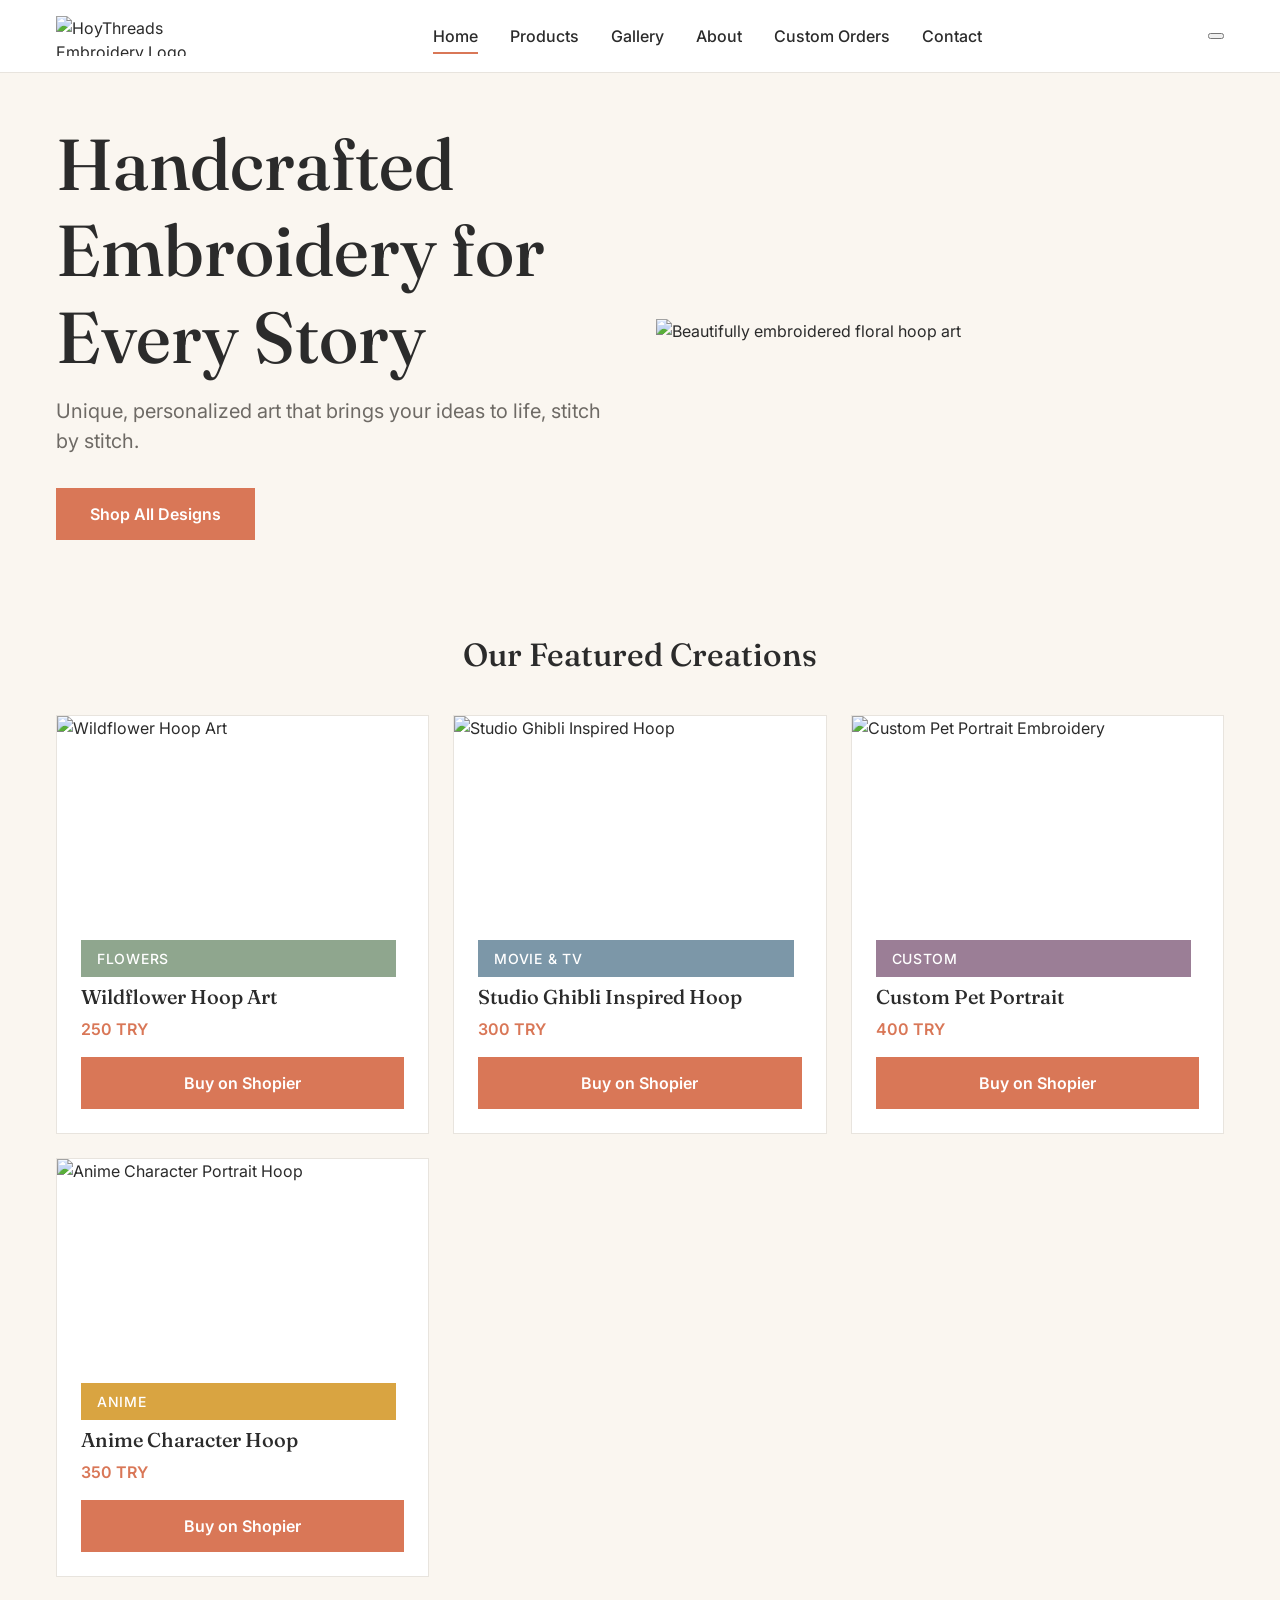
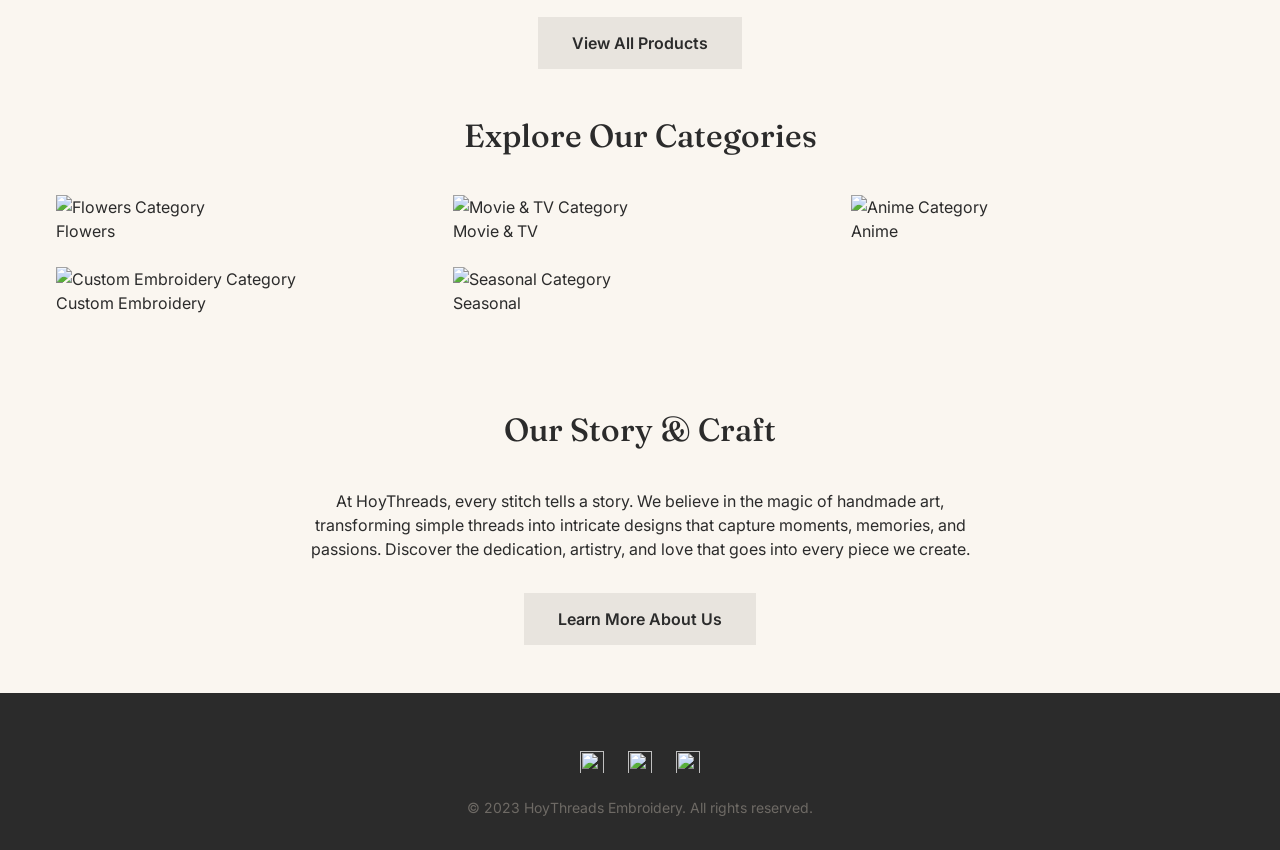
==== index.html @ 161d6830 "Complete accessibility foundation improvements" ====
<!DOCTYPE html>
<html lang="en">
<head>
    <meta charset="UTF-8">
    <meta name="viewport" content="width=device-width, initial-scale=1.0">
    <title>HoyThreads Embroidery - Handmade Art & Custom Designs</title>
    <meta name="description" content="Discover unique handmade embroidery art from HoyThreads. Shop floral, movie/TV, anime, and custom designs.">
    <!-- Open Graph / Facebook -->
    <meta property="og:type" content="website">
    <meta property="og:url" content="https://www.hoythreads.com/"> <!-- Placeholder URL -->
    <meta property="og:title" content="HoyThreads Embroidery - Handmade Art & Custom Designs">
    <meta property="og:description" content="Unique, personalized art that brings your ideas to life, stitch by stitch.">
    <meta property="og:image" content="assets/images/branding/og-image.jpg"> <!-- Placeholder OG Image -->

    <!-- Twitter -->
    <meta property="twitter:card" content="summary_large_image">
    <meta property="twitter:url" content="https://www.hoythreads.com/"> <!-- Placeholder URL -->
    <meta property="twitter:title" content="HoyThreads Embroidery - Handmade Art & Custom Designs">
    <meta property="twitter:description" content="Unique, personalized art that brings your ideas to life, stitch by stitch.">
    <meta property="twitter:image" content="assets/images/branding/twitter-image.jpg"> <!-- Placeholder Twitter Image -->

    <!-- Favicon -->
    <link rel="apple-touch-icon" sizes="180x180" href="assets/images/icons/apple-touch-icon.png">
    <link rel="icon" type="image/png" sizes="32x32" href="assets/images/icons/favicon-32x32.png">
    <link rel="icon" type="image/png" sizes="16x16" href="assets/images/icons/favicon-16x16.png">
    <link rel="manifest" href="assets/images/icons/site.webmanifest">
    <link rel="mask-icon" href="assets/images/icons/safari-pinned-tab.svg" color="#5bbad5">
    <meta name="msapplication-TileColor" content="#da532c">
    <meta name="theme-color" content="#ffffff">

    <link rel="stylesheet" href="assets/css/base.css">
    <link rel="stylesheet" href="assets/css/layout.css">
    <link rel="stylesheet" href="assets/css/components.css">
    <!-- Google Fonts for Fraunces and Inter (placeholder, will be self-hosted later if needed) -->
    <link rel="preconnect" href="https://fonts.googleapis.com">
    <link rel="preconnect" href="https://fonts.gstatic.com" crossorigin>
    <link href="https://fonts.googleapis.com/css2?family=Fraunces:opsz,wght@9..144,500&family=Inter:wght@400;500;600&display=swap" rel="stylesheet">
</head> 
<body>
    <a href="#main-content" class="skip-link">Skip to main content</a>
    <div id="header-root"></div>
    <main role="main" id="main-content">
        <section class="hero-section">
            <div class="container">
                <div class="hero-content">
                    <h1 class="hero-title">Handcrafted Embroidery for Every Story</h1>
                    <p class="hero-subtitle">Unique, personalized art that brings your ideas to life, stitch by stitch.</p>
                    <a href="products.html" class="btn btn--primary">Shop All Designs</a>
                </div>
                <div class="hero-image">
                    <img src="https://via.placeholder.com/600x400?text=Hero+Image" alt="Beautifully embroidered floral hoop art" loading="eager">
                </div>
            </div>
        </section>

        <section class="featured-products-section">
            <div class="container">
                <h2 class="section-title">Our Featured Creations</h2>
                <div class="grid grid--2-col-tablet grid--3-col-desktop">
                    <!-- Placeholder Product Card 1 -->
                    <div class="product-card">
                        <img src="https://via.placeholder.com/200x200?text=Product+1" alt="Wildflower Hoop Art" class="product-card__image" loading="lazy">
                        <div class="product-card__content">
                            <span class="category-badge category-badge--flowers product-card__category">Flowers</span>
                            <h3 class="product-card__title">Wildflower Hoop Art</h3>
                            <p class="product-card__price">250 TRY</p>
                            <a href="#" class="btn btn--primary product-card__button">Buy on Shopier</a>
                        </div>
                    </div>
                    <!-- Placeholder Product Card 2 -->
                    <div class="product-card">
                        <img src="https://via.placeholder.com/200x200?text=Product+2" alt="Studio Ghibli Inspired Hoop" class="product-card__image" loading="lazy">
                        <div class="product-card__content">
                            <span class="category-badge category-badge--movie-tv product-card__category">Movie & TV</span>
                            <h3 class="product-card__title">Studio Ghibli Inspired Hoop</h3>
                            <p class="product-card__price">300 TRY</p>
                            <a href="#" class="btn btn--primary product-card__button">Buy on Shopier</a>
                        </div>
                    </div>
                    <!-- Placeholder Product Card 3 -->
                    <div class="product-card">
                        <img src="https://via.placeholder.com/200x200?text=Product+3" alt="Custom Pet Portrait Embroidery" class="product-card__image" loading="lazy">
                        <div class="product-card__content">
                            <span class="category-badge category-badge--custom product-card__category">Custom</span>
                            <h3 class="product-card__title">Custom Pet Portrait</h3>
                            <p class="product-card__price">400 TRY</p>
                            <a href="#" class="btn btn--primary product-card__button">Buy on Shopier</a>
                        </div>
                    </div>
                    <!-- Placeholder Product Card 4 -->
                    <div class="product-card">
                        <img src="https://via.placeholder.com/200x200?text=Product+4" alt="Anime Character Portrait Hoop" class="product-card__image" loading="lazy">
                        <div class="product-card__content">
                            <span class="category-badge category-badge--anime product-card__category">Anime</span>
                            <h3 class="product-card__title">Anime Character Hoop</h3>
                            <p class="product-card__price">350 TRY</p>
                            <a href="#" class="btn btn--primary product-card__button">Buy on Shopier</a>
                        </div>
                    </div>
                </div>
                <div class="view-all-products-cta">
                    <a href="products.html" class="btn btn--secondary">View All Products</a>
                </div>
            </div>
        </section>

        <section class="categories-preview-section">
            <div class="container">
                <h2 class="section-title">Explore Our Categories</h2>
                <div class="grid grid--2-col-tablet grid--3-col-desktop">
                    <!-- Category Card 1 -->
                    <a href="gallery.html?category=flowers" class="category-card">
                        <img src="https://via.placeholder.com/180x180?text=Flowers" alt="Flowers Category" class="category-card__image" loading="lazy">
                        <div class="category-card__overlay">
                            <span class="category-card__title">Flowers</span>
                        </div>
                    </a>
                    <!-- Category Card 2 -->
                    <a href="gallery.html?category=movie-tv" class="category-card">
                        <img src="https://via.placeholder.com/180x180?text=Movie+%26+TV" alt="Movie & TV Category" class="category-card__image" loading="lazy">
                        <div class="category-card__overlay">
                            <span class="category-card__title">Movie & TV</span>
                        </div>
                    </a>
                    <!-- Category Card 3 -->
                    <a href="gallery.html?category=anime" class="category-card">
                        <img src="https://via.placeholder.com/180x180?text=Anime" alt="Anime Category" class="category-card__image" loading="lazy">
                        <div class="category-card__overlay">
                            <span class="category-card__title">Anime</span>
                        </div>
                    </a>
                    <!-- Category Card 4 -->
                    <a href="gallery.html?category=custom" class="category-card">
                        <img src="https://via.placeholder.com/180x180?text=Custom" alt="Custom Embroidery Category" class="category-card__image" loading="lazy">
                        <div class="category-card__overlay">
                            <span class="category-card__title">Custom Embroidery</span>
                        </div>
                    </a>
                    <!-- Category Card 5 -->
                    <a href="gallery.html?category=seasonal" class="category-card">
                        <img src="https://via.placeholder.com/180x180?text=Seasonal" alt="Seasonal Category" class="category-card__image" loading="lazy">
                        <div class="category-card__overlay">
                            <span class="category-card__title">Seasonal</span>
                        </div>
                    </a>
                </div>
            </div>
        </section>

        <section class="about-preview-section">
            <div class="container">
                <h2 class="section-title">Our Story & Craft</h2>
                <p class="text-center" style="max-width: 700px; margin: 0 auto var(--space-4) auto;">
                    At HoyThreads, every stitch tells a story. We believe in the magic of handmade art, transforming simple threads into intricate designs that capture moments, memories, and passions. Discover the dedication, artistry, and love that goes into every piece we create.
                </p>
                <div class="text-center">
                    <a href="about.html" class="btn btn--secondary">Learn More About Us</a>
                </div>
            </div>
        </section>

    </main>

    <footer class="site-footer">
        <div class="container">
            <div class="footer-content">
                <div class="footer__social-links" role="contentinfo" aria-label="Social media links">
                    <a href="#" aria-label="Instagram"><img src="assets/images/icons/instagram.svg" alt="" width="24" height="24"></a>
                    <a href="#" aria-label="Pinterest"><img src="assets/images/icons/pinterest.svg" alt="" width="24" height="24"></a>
                    <a href="#" aria-label="Etsy"><img src="assets/images/icons/etsy.svg" alt="" width="24" height="24"></a>
                </div>
                <p class="footer__copyright">&copy; 2023 HoyThreads Embroidery. All rights reserved.</p>
            </div>
        </div>
    </footer>

    <script src="assets/js/main.js"></script>
</body>
</html>
---- assets/css/base.css ----
/*
 * base.css
 *
 * Contains CSS reset, global variables for design tokens (colors, typography scale, spacing),
 * and base typography styles.
 */

/* --- 1. CSS Reset --- */
*,
*::before,
*::after {
  box-sizing: border-box;
}

html {
  line-height: 1.15; /* Default line height */
  -webkit-text-size-adjust: 100%; /* Prevent font size adjustment on mobile */
}

body {
  margin: 0;
  padding: 0;
}

h1, h2, h3, h4, h5, h6, p, ul, ol, figure, blockquote, dl, dd {
  margin: 0;
  padding: 0;
}

a {
  background-color: transparent; /* Remove the gray background on active links in IE 10 */
  text-decoration: none;
  color: inherit; /* Inherit color by default, will be overridden for specific links */
}

img {
  max-width: 100%;
  display: block;
}

/* --- 2. Design Tokens (CSS Variables) --- */
:root {
  /* Colors - Base / Neutral */
  --color-white: #FFFFFF;
  --color-cream: #FAF6F0;
  --color-light-gray: #E8E4DE;
  --color-charcoal: #2B2B2B;
  --color-soft-gray: #6E6A65;

  /* Colors - Thread-Inspired Accents */
  --color-accent-terracotta: #D97757; /* Primary accent / CTA buttons */
  --color-accent-sage: #8FA68E;       /* Flowers category tag */
  --color-accent-dusty-blue: #7C97A8; /* Movie/TV category tag */
  --color-accent-mustard: #D9A441;    /* Anime category tag */
  --color-accent-plum: #9B7E96;       /* Custom/Seasonal category tag */

  /* Typography - Font Families */
  --font-family-heading: 'Fraunces', serif; /* Or 'Playfair Display' */
  --font-family-body: 'Inter', sans-serif;   /* Or 'Work Sans' */

  /* Typography - Type Scale (mobile-first) */
  --fs-display: 2.5rem; /* Hero headline */
  --fs-h1: 2rem;        /* Page titles */
  --fs-h2: 1.5rem;      /* Section titles */
  --fs-h3: 1.25rem;     /* Card/product titles */
  --fs-body: 1rem;      /* Paragraph text */
  --fs-small: 0.875rem; /* Captions, meta info */

  /* Spacing Scale (8px base unit) */
  --space-1: 0.5rem;  /* 8px */
  --space-2: 1rem;    /* 16px */
  --space-3: 1.5rem;  /* 24px */
  --space-4: 2rem;    /* 32px */
  --space-5: 2.5rem;  /* 40px */
  --space-6: 3rem;    /* 48px */
  --space-7: 3.5rem;  /* 56px */
  --space-8: 4rem;    /* 64px */
}

/* --- 3. Base Body Styles --- */
body {
  font-family: var(--font-family-body);
  font-size: var(--fs-body);
  line-height: 1.5;
  color: var(--color-charcoal);
  background-color: var(--color-cream);
  -webkit-font-smoothing: antialiased;
  -moz-osx-font-smoothing: grayscale;
}

/* --- 4. Heading Styles --- */
h1, h2, h3, h4, h5, h6 {
  font-family: var(--font-family-heading);
  line-height: 1.2;
  font-weight: 500; /* Medium/Semibold */
  color: var(--color-charcoal);
}

h1 { font-size: var(--fs-h1); }
h2 { font-size: var(--fs-h2); }
h3 { font-size: var(--fs-h3); }
h4 { font-size: var(--fs-body); } /* Using body size for h4, h5, h6 for now, can be adjusted */
h5 { font-size: var(--fs-body); }
h6 { font-size: var(--fs-body); }
---- assets/css/layout.css ----
/*
 * layout.css
 *
 * Defines global layout structures like containers, grid systems, and responsive breakpoints.
 */

/* --- 1. Breakpoints (Mobile-First) --- */
/* Small devices (mobile, <600px) - default styles */

/* Medium devices (tablet, 600px and up) */
@media (min-width: 600px) {
  :root {
    /* Adjust display font size for larger screens */
    --fs-display: 3.5rem;
  }
}

/* Large devices (desktop, 900px and up) */
@media (min-width: 900px) {
  :root {
    /* Further adjust display font size for larger screens */
    --fs-display: 4.5rem;
  }
}

/* --- 2. Global Containers / Wrappers --- */
.container {
  max-width: 1200px; /* Max width for content */
  margin-left: auto;
  margin-right: auto;
  padding-left: var(--space-2); /* 16px padding on sides */
  padding-right: var(--space-2);
}

/* --- 3. Basic Grid System --- */
.grid {
  display: grid;
  gap: var(--space-3); /* Default gap between grid items */
}

/* Mobile: 1 column */
.grid--1-col {
  grid-template-columns: 1fr;
}

/* Tablet: 2 columns */
@media (min-width: 600px) {
  .grid--2-col-tablet {
    grid-template-columns: repeat(2, 1fr);
  }
}

/* Desktop: 3 or 4 columns */
@media (min-width: 900px) {
  .grid--3-col-desktop {
    grid-template-columns: repeat(3, 1fr);
  }
  .grid--4-col-desktop {
    grid-template-columns: repeat(4, 1fr);
  }
}

/* --- 4. Site Header --- */
.site-header {
  background-color: var(--color-white);
  padding: var(--space-2) 0;
  border-bottom: 1px solid var(--color-light-gray);
  position: sticky;
  top: 0;
  z-index: 50;
}

.header-content {
  display: flex;
  justify-content: space-between;
  align-items: center;
}

.site-logo img {
  height: 40px; /* Adjust as needed */
  width: auto;
}

/* --- 5. Hero Section --- */
.hero-section {
  background-color: var(--color-cream);
  padding: var(--space-6) 0;
  text-align: center;
}

.hero-section .container {
  display: flex;
  flex-direction: column;
  align-items: center;
  gap: var(--space-4);
}

@media (min-width: 900px) {
  .hero-section .container {
    flex-direction: row;
    text-align: left;
  }
  .hero-content {
    flex: 1;
  }
  .hero-image {
    flex: 1;
  }
}

.hero-title {
  font-size: var(--fs-display);
  color: var(--color-charcoal);
  margin-bottom: var(--space-2);
}

.hero-subtitle {
  font-size: var(--fs-h3);
  color: var(--color-soft-gray);
  margin-bottom: var(--space-4);
  max-width: 600px;
}

.hero-image img {
  border-radius: var(--border-radius-md);
  box-shadow: var(--shadow-md);
}

/* --- 6. Section Titles --- */
.section-title {
  font-size: var(--fs-h1);
  text-align: center;
  margin-bottom: var(--space-5);
  margin-top: var(--space-6);
}

/* --- 7. Call to Action for All Products --- */
.view-all-products-cta {
  text-align: center;
  margin-top: var(--space-5);
  margin-bottom: var(--space-6);
}

/* --- 8. Site Footer --- */
.site-footer {
  background-color: var(--color-charcoal);
  color: var(--color-white);
  padding: var(--space-4) 0;
  text-align: center;
}

.footer-content {
  display: flex;
  flex-direction: column;
  align-items: center;
}

/* --- 9. Utility Classes --- */
.text-center {
  text-align: center;
}

/* --- 10. About Preview Section --- */
.about-preview-section {
  padding: var(--space-6) 0; /* Consistent vertical padding with other sections */
}

/* --- 11. Gallery Section --- */
.gallery-section {
  padding: var(--space-6) 0;
}

/* --- 12. Products Section --- */
.products-listing-section {
  padding: var(--space-6) 0;
}
---- assets/css/components.css ----
/*
 * components.css
 *
 * Defines base styles for reusable UI components like buttons, cards, and tags.
 */

/* --- 1. Buttons --- */
.btn {
  display: inline-flex;
  align-items: center;
  justify-content: center;
  padding: var(--space-2) var(--space-4); /* 16px vertical, 32px horizontal */
  border: 2px solid transparent; /* Border color will be overridden by specific button styles */
  border-radius: var(--border-radius-sm);
  font-family: var(--font-family-body);
  font-size: var(--fs-body);
  font-weight: 600; /* Semibold */
  line-height: 1;
  cursor: pointer;
  transition: var(--transition-ease);
  text-decoration: none; /* Ensure no underline */
}

/* Focus-visible styles for interactive elements */
.btn:focus-visible,
.filter-button:focus-visible {
  outline: 2px solid var(--color-accent-terracotta);
  outline-offset: 2px;
}

.btn--primary {
  background-color: var(--color-accent-terracotta);
  color: var(--color-white);
  border-color: var(--color-accent-terracotta);
}

.btn--primary:hover,
.btn--primary:focus {
  background-color: #C26A4D; /* Slightly darker terracotta */
  border-color: #C26A4D;
}

.btn--secondary {
  background-color: var(--color-light-gray);
  color: var(--color-charcoal);
  border-color: var(--color-light-gray);
}

.btn--secondary:hover,
.btn--secondary:focus {
  background-color: var(--color-soft-gray);
  border-color: var(--color-soft-gray);
}

/* --- 2. Category Tags --- */
.tag, .category-badge {
  display: inline-block;
  padding: var(--space-1) var(--space-2);
  border-radius: var(--border-radius-pill); /* Pill shape */
  font-size: var(--fs-small);
  font-weight: 500;
  text-transform: uppercase;
  color: var(--color-white); /* Default tag text color */
  letter-spacing: 0.05em;
  white-space: nowrap; /* Prevent wrapping */
  margin-right: var(--space-1); /* For multiple tags */
  margin-bottom: var(--space-1); /* For multiple tags */
}

/* Specific category badge colors */
.category-badge--flowers {
  background-color: var(--color-accent-sage);
}
.category-badge--movie-tv {
  background-color: var(--color-accent-dusty-blue);
}
.category-badge--anime {
  background-color: var(--color-accent-mustard);
}
.category-badge--custom,
.category-badge--seasonal {
  background-color: var(--color-accent-plum);
}
.category-badge--childrens-drawings {
  background-color: var(--color-accent-mustard); /* Same as anime, as per categories.json */
}

/* --- 3. Product Card --- */
.product-card {
  background-color: var(--color-white);
  border: 1px solid var(--color-light-gray);
  border-radius: var(--border-radius-md);
  overflow: hidden; /* Ensures image corners are rounded */
  display: flex;
  flex-direction: column;
  box-shadow: var(--shadow-sm);
  transition: var(--transition-ease);
  text-align: left; /* Align text within the card */
}

.product-card:hover {
  box-shadow: var(--shadow-md);
  transform: translateY(-2px); /* Subtle lift effect */
}

.product-card__image {
  width: 100%;
  height: 200px; /* Fixed height for consistent card appearance */
  object-fit: cover; /* Cover the area, crop if necessary */
  display: block; /* Remove extra space below image */
}

.product-card__content {
  padding: var(--space-3);
  display: flex;
  flex-direction: column;
  flex-grow: 1; /* Allows content to push price/button to bottom */
}

.product-card__category {
  margin-bottom: var(--space-1);
}

.product-card__title {
  font-size: var(--fs-h3);
  margin-bottom: var(--space-1);
  color: var(--color-charcoal);
}

.product-card__price {
  font-size: var(--fs-body);
  font-weight: 600;
  color: var(--color-accent-terracotta);
  margin-top: auto; /* Pushes price and button to the bottom */
  margin-bottom: var(--space-2);
}

.product-card__button {
  width: 100%; /* Make button full width of card content */
}

/* --- 4. Navigation Styles --- */
.nav__list {
  list-style: none;
  margin: 0;
  padding: 0;
  display: flex;
  gap: var(--space-4); /* Spacing between nav items */
}

.nav__item a {
  font-family: var(--font-family-body);
  font-size: var(--fs-body);
  font-weight: 500;
  color: var(--color-charcoal);
  padding: var(--space-1) 0;
  position: relative;
  transition: var(--transition-ease);
}

.nav__item a:hover,
.nav__item a:focus {
  color: var(--color-accent-terracotta);
}

.nav__item a:focus-visible {
  outline: 2px solid var(--color-accent-terracotta);
  outline-offset: 2px;
}

.nav__item a::after { /* Underline effect on hover/active */
  content: '';
  position: absolute;
  left: 0;
  bottom: 0;
  width: 0;
  height: 2px;
  background-color: var(--color-accent-terracotta);
  transition: width 0.2s ease;
}

.nav__item a:hover::after,
.nav__item a.active::after { /* .active class for current page */
  width: 100%;
}

/* Hide mobile navigation by default */
.nav--mobile {
  display: none;
}

/* Mobile navigation specific styles (will be toggled by JS) */
/* These styles assume a mobile menu that expands vertically */
@media (max-width: 899px) { /* Applies to mobile and tablet screens */
  .nav--desktop {
    display: none; /* Hide desktop nav on smaller screens */
  }

  .nav--mobile {
    display: none; /* Hidden by default, JS will toggle 'is-open' class */
    position: absolute;
    top: 100%; /* Position below the header */
    left: 0;
    width: 100%;
    background-color: var(--color-white);
    border-top: 1px solid var(--color-light-gray);
    box-shadow: var(--shadow-md);
    z-index: 100; /* Ensure it's above other content */
  }

  .nav--mobile.is-open {
    display: block; /* Show when JS adds 'is-open' class */
  }

  .nav--mobile .nav__list {
    flex-direction: column;
    padding: var(--space-3);
    gap: var(--space-2);
  }

  .nav--mobile .nav__item a {
    display: block;
    padding: var(--space-2) 0;
    text-align: center;
    border-bottom: 1px solid var(--color-light-gray);
  }

  .nav--mobile .nav__item:last-child a {
    border-bottom: none; /* No border on the last item */
  }
}

/* --- 5. Footer Styles --- */
.footer__social-links {
  display: flex;
  justify-content: center;
  gap: var(--space-3);
  margin-top: var(--space-3);
  margin-bottom: var(--space-3);
}

.footer__social-links a {
  font-size: 1.5rem; /* Example size for social icons */
  color: var(--color-light-gray);
  transition: var(--transition-ease);
}

.footer__social-links a:hover {
  color: var(--color-white);
}

.footer__copyright {
  font-size: var(--fs-small);
  color: var(--color-soft-gray);
}

/* --- 6. Gallery Filtering & Cards (New) --- */
.category-filters {
  display: flex;
  flex-wrap: wrap;
  justify-content: center;
  gap: var(--space-2); /* Spacing between filter buttons */
  margin-bottom: var(--space-5); /* Space below filters, above gallery grid */
}

.filter-button {
  /* Inherits .tag styles */
  cursor: pointer;
  border: 1px solid var(--color-light-gray); /* Subtle border */
  background-color: var(--color-white); /* Default background */
  color: var(--color-charcoal); /* Default text color */
  transition: var(--transition-ease);
  /* Ensure padding is consistent with .tag */
  padding: var(--space-1) var(--space-2);
  border-radius: var(--border-radius-pill);
  font-size: var(--fs-small);
  font-weight: 500;
  text-transform: uppercase;
  letter-spacing: 0.05em;
  white-space: nowrap;
}

.filter-button:hover:not(.active) {
  background-color: var(--color-light-gray);
  border-color: var(--color-soft-gray);
}

.filter-button.active {
  background-color: var(--color-accent-terracotta); /* Active state accent */
  border-color: var(--color-accent-terracotta);
  color: var(--color-white);
  font-weight: 600; /* Make active button stand out */
}

/* Gallery Card - similar to product card but without price/button */
.gallery-card {
  background-color: var(--color-white);
  border: 1px solid var(--color-light-gray);
  border-radius: var(--border-radius-md);
  overflow: hidden;
  display: flex;
  flex-direction: column;
  box-shadow: var(--shadow-sm);
  transition: var(--transition-ease);
  text-align: left;
}

.gallery-card:hover {
  box-shadow: var(--shadow-md);
  transform: translateY(-2px);
}

.gallery-card:focus-visible {
  outline: 2px solid var(--color-accent-terracotta);
  outline-offset: 2px;
  box-shadow: var(--shadow-md); /* Enhance existing hover effect */
}
.gallery-card__image {
  width: 100%;
  height: 200px; /* Consistent height */
  object-fit: cover;
  display: block;
}

.gallery-card__content {
  padding: var(--space-3);
  display: flex;
  flex-direction: column;
  flex-grow: 1;
}

.gallery-card__category {
  margin-bottom: var(--space-1);
}

.gallery-card__title {
  font-size: var(--fs-h3);
  margin-bottom: var(--space-1);
  color: var(--color-charcoal);
}

.gallery-card__description {
  font-size: var(--fs-body);
  color: var(--color-soft-gray);
  margin-top: var(--space-1);
  flex-grow: 1; /* Allows description to push content down if needed */
}

/* --- 7. Lightbox (New) --- */
.lightbox {
  position: fixed;
  top: 0;
  left: 0;
  width: 100%;
  height: 100%;
  background-color: rgba(0, 0, 0, 0.8); /* Dark overlay */
  display: flex;
  justify-content: center;
  align-items: center;
  z-index: 1000; /* Ensure it's on top of everything */
  visibility: hidden; /* Hidden by default */
  opacity: 0;
  transition: visibility 0s, opacity 0.3s ease;
}

.lightbox.is-open {
  visibility: visible;
  opacity: 1;
}

.lightbox__content {
  position: relative;
  max-width: 90%;
  max-height: 90%;
  display: flex;
  justify-content: center;
  align-items: center;
}

.lightbox__image {
  max-width: 100%;
  max-height: 100%;
  object-fit: contain;
  display: block;
}

.lightbox__close,
.lightbox__prev,
.lightbox__next {
  position: absolute;
  background: none;
  border: none;
  color: var(--color-white);
  cursor: pointer;
  padding: var(--space-2);
  z-index: 1010;
  transition: color 0.2s ease;
}

.lightbox__close:focus-visible,
.lightbox__prev:focus-visible,
.lightbox__next:focus-visible {
  outline: 2px solid var(--color-accent-terracotta);
  outline-offset: 2px;
}
.lightbox__close:hover,
.lightbox__prev:hover,
.lightbox__next:hover {
  color: var(--color-accent-terracotta);
}

.lightbox__close {
  top: var(--space-2);
  right: var(--space-2);
}

.lightbox__prev {
  left: var(--space-2);
  top: 50%;
  transform: translateY(-50%);
}

.lightbox__next {
  right: var(--space-2);
  top: 50%;
  transform: translateY(-50%);
}

.lightbox__close svg,
.lightbox__prev svg,
.lightbox__next svg {
    width: 32px; /* Larger icons for better usability */
    height: 32px;
    stroke-width: 2.5; /* Thicker stroke for visibility */
}

.lightbox__caption {
    position: absolute;
    bottom: var(--space-2);
    left: 50%;
    transform: translateX(-50%);
    background-color: rgba(0, 0, 0, 0.6);
    color: var(--color-white);
    padding: var(--space-1) var(--space-2);
    border-radius: var(--border-radius-sm);
    font-size: var(--fs-body);
    max-width: 80%;
    text-align: center;
    opacity: 0; /* Hidden by default, shown when image is loaded */
    transition: opacity 0.3s ease;
}

.lightbox.is-open .lightbox__caption {
    opacity: 1;
}

.lightbox__caption-title {
    font-size: var(--fs-h3);
    margin-bottom: var(--space-1);
}

.lightbox__caption-description {
    font-size: var(--fs-small);
    color: var(--color-light-gray);
}

/* Hide navigation buttons if only one image or at ends */
.lightbox__prev.is-hidden,
.lightbox__next.is-hidden {
    display: none;
}

/* Responsive adjustments for smaller screens */
@media (max-width: 600px) {
    .lightbox__close, .lightbox__prev, .lightbox__next {
        padding: var(--space-1);
    }
    .lightbox__close svg, .lightbox__prev svg, .lightbox__next svg {
        width: 24px;
        height: 24px;
        stroke-width: 2;
    }
    .lightbox__caption {
        font-size: var(--fs-small);
        padding: var(--space-1);
    }
    .lightbox__caption-title {
        font-size: var(--fs-body);
    }
}

/* --- 8. Accessibility Utilities --- */
.skip-link {
  position: absolute;
  left: -9999px; /* Off-screen */
  top: auto;
  width: 1px;
  height: 1px;
  overflow: hidden;
  z-index: -999; /* Ensure it's not clickable when hidden */
}

.skip-link:focus {
  position: static; /* Bring into view when focused */
  width: auto;
  height: auto;
  padding: var(--space-2);
  background-color: var(--color-accent-terracotta);
  color: var(--color-white);
  text-decoration: none;
  z-index: 9999; /* Ensure it's on top */
  left: 0; /* Reset left position */
}
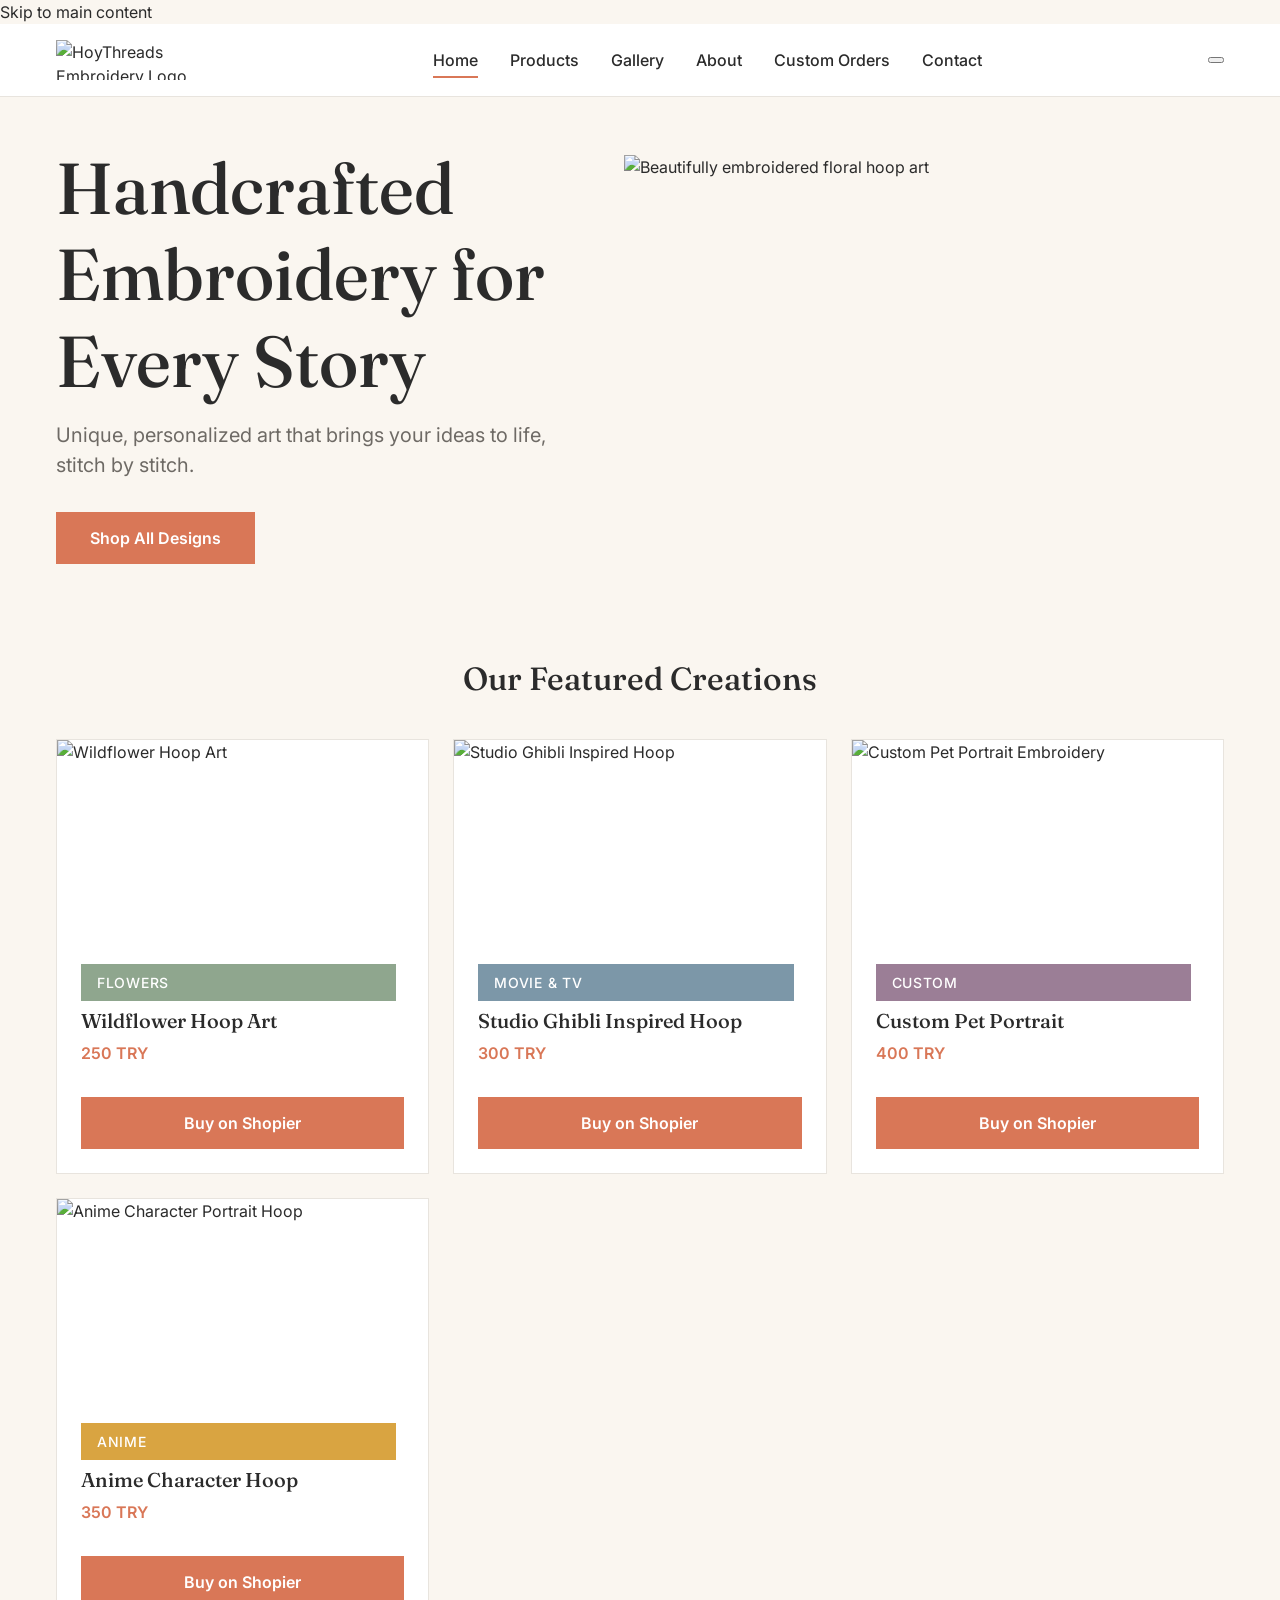
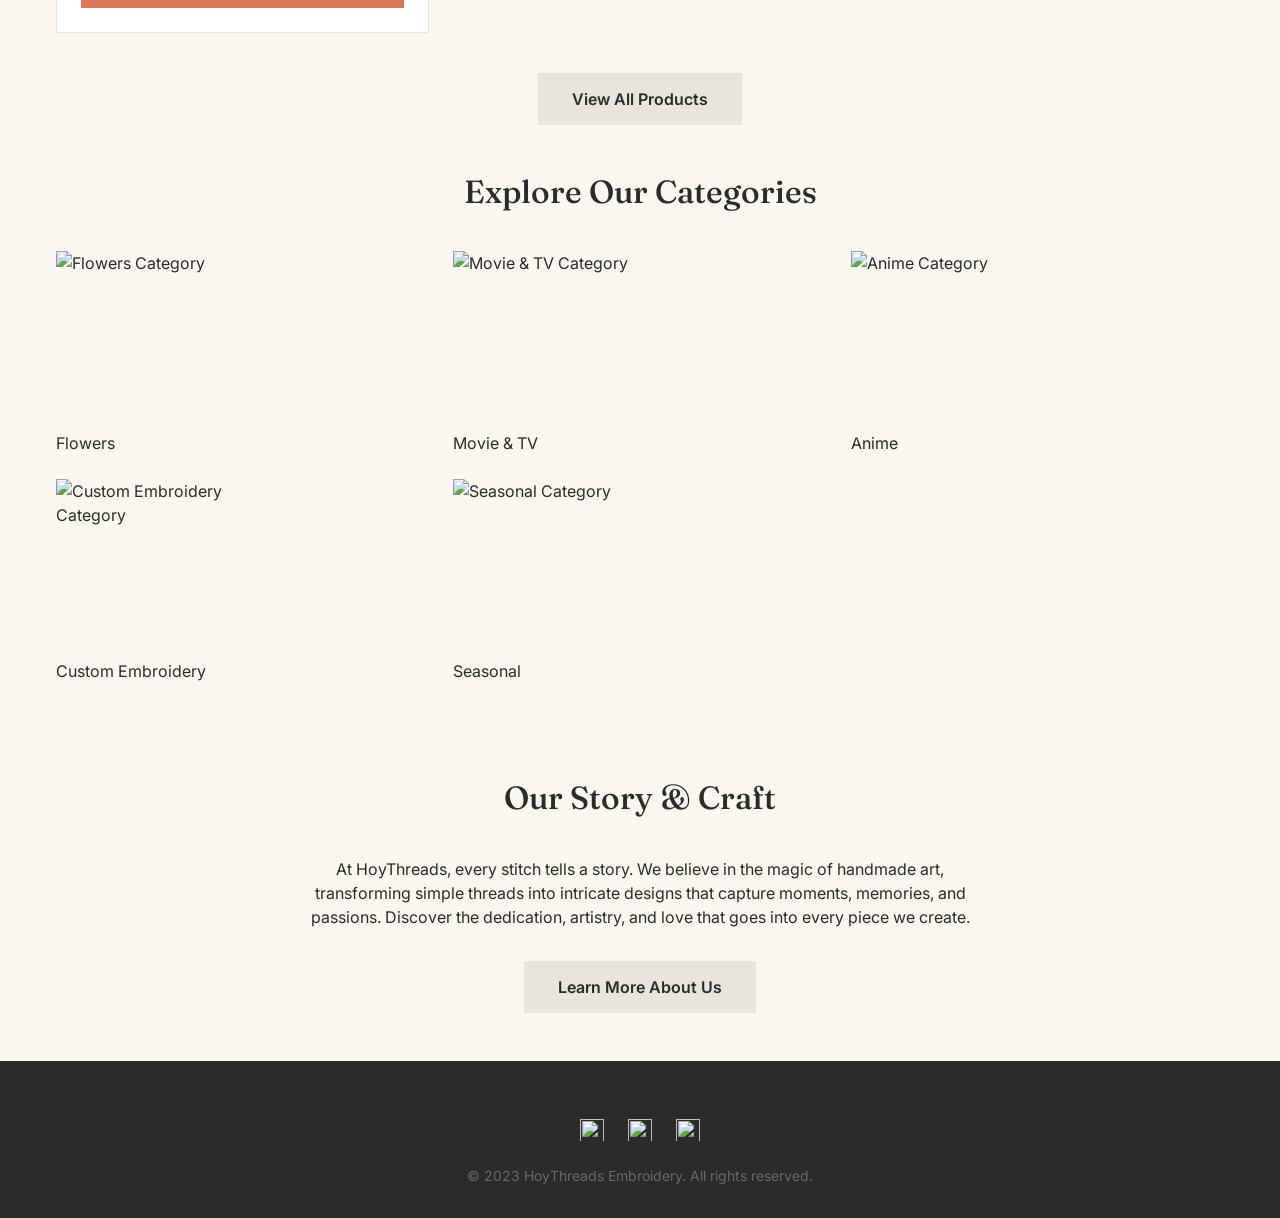
==== commit eb93e96e: "Complete Phase 7.2 performance optimization" ====
--- a/index.html
+++ b/index.html
@@ -48,7 +48,7 @@
                     <a href="products.html" class="btn btn--primary">Shop All Designs</a>
                 </div>
                 <div class="hero-image">
-                    <img src="https://via.placeholder.com/600x400?text=Hero+Image" alt="Beautifully embroidered floral hoop art" loading="eager">
+                    <img src="https://via.placeholder.com/600x400?text=Hero+Image" alt="Beautifully embroidered floral hoop art" loading="eager" width="600" height="400">
                 </div>
             </div>
         </section>
@@ -56,47 +56,47 @@
         <section class="featured-products-section">
             <div class="container">
                 <h2 class="section-title">Our Featured Creations</h2>
-                <div class="grid grid--2-col-tablet grid--3-col-desktop">
+                <div class="grid grid--2-col-tablet grid--3-col-desktop" id="featured-products-grid">
                     <!-- Placeholder Product Card 1 -->
                     <div class="product-card">
-                        <img src="https://via.placeholder.com/200x200?text=Product+1" alt="Wildflower Hoop Art" class="product-card__image" loading="lazy">
+                        <img src="https://via.placeholder.com/200x200?text=Product+1" alt="Wildflower Hoop Art" class="product-card__image" loading="lazy" width="200" height="200">
                         <div class="product-card__content">
                             <span class="category-badge category-badge--flowers product-card__category">Flowers</span>
                             <h3 class="product-card__title">Wildflower Hoop Art</h3>
                             <p class="product-card__price">250 TRY</p>
                             <a href="#" class="btn btn--primary product-card__button">Buy on Shopier</a>
                         </div>
-                    </div>
+                    </div> 
                     <!-- Placeholder Product Card 2 -->
                     <div class="product-card">
-                        <img src="https://via.placeholder.com/200x200?text=Product+2" alt="Studio Ghibli Inspired Hoop" class="product-card__image" loading="lazy">
+                        <img src="https://via.placeholder.com/200x200?text=Product+2" alt="Studio Ghibli Inspired Hoop" class="product-card__image" loading="lazy" width="200" height="200">
                         <div class="product-card__content">
                             <span class="category-badge category-badge--movie-tv product-card__category">Movie & TV</span>
                             <h3 class="product-card__title">Studio Ghibli Inspired Hoop</h3>
                             <p class="product-card__price">300 TRY</p>
                             <a href="#" class="btn btn--primary product-card__button">Buy on Shopier</a>
                         </div>
-                    </div>
+                    </div> 
                     <!-- Placeholder Product Card 3 -->
                     <div class="product-card">
-                        <img src="https://via.placeholder.com/200x200?text=Product+3" alt="Custom Pet Portrait Embroidery" class="product-card__image" loading="lazy">
+                        <img src="https://via.placeholder.com/200x200?text=Product+3" alt="Custom Pet Portrait Embroidery" class="product-card__image" loading="lazy" width="200" height="200">
                         <div class="product-card__content">
                             <span class="category-badge category-badge--custom product-card__category">Custom</span>
                             <h3 class="product-card__title">Custom Pet Portrait</h3>
                             <p class="product-card__price">400 TRY</p>
                             <a href="#" class="btn btn--primary product-card__button">Buy on Shopier</a>
                         </div>
-                    </div>
+                    </div> 
                     <!-- Placeholder Product Card 4 -->
                     <div class="product-card">
-                        <img src="https://via.placeholder.com/200x200?text=Product+4" alt="Anime Character Portrait Hoop" class="product-card__image" loading="lazy">
+                        <img src="https://via.placeholder.com/200x200?text=Product+4" alt="Anime Character Portrait Hoop" class="product-card__image" loading="lazy" width="200" height="200">
                         <div class="product-card__content">
                             <span class="category-badge category-badge--anime product-card__category">Anime</span>
                             <h3 class="product-card__title">Anime Character Hoop</h3>
                             <p class="product-card__price">350 TRY</p>
                             <a href="#" class="btn btn--primary product-card__button">Buy on Shopier</a>
                         </div>
-                    </div>
+                    </div> 
                 </div>
                 <div class="view-all-products-cta">
                     <a href="products.html" class="btn btn--secondary">View All Products</a>
@@ -109,36 +109,36 @@
                 <h2 class="section-title">Explore Our Categories</h2>
                 <div class="grid grid--2-col-tablet grid--3-col-desktop">
                     <!-- Category Card 1 -->
-                    <a href="gallery.html?category=flowers" class="category-card">
-                        <img src="https://via.placeholder.com/180x180?text=Flowers" alt="Flowers Category" class="category-card__image" loading="lazy">
+                    <a href="gallery.html?category=flowers" class="category-card"> 
+                        <img src="https://via.placeholder.com/180x180?text=Flowers" alt="Flowers Category" class="category-card__image" loading="lazy" width="180" height="180">
                         <div class="category-card__overlay">
                             <span class="category-card__title">Flowers</span>
                         </div>
                     </a>
                     <!-- Category Card 2 -->
-                    <a href="gallery.html?category=movie-tv" class="category-card">
-                        <img src="https://via.placeholder.com/180x180?text=Movie+%26+TV" alt="Movie & TV Category" class="category-card__image" loading="lazy">
+                    <a href="gallery.html?category=movie-tv" class="category-card"> 
+                        <img src="https://via.placeholder.com/180x180?text=Movie+%26+TV" alt="Movie & TV Category" class="category-card__image" loading="lazy" width="180" height="180">
                         <div class="category-card__overlay">
                             <span class="category-card__title">Movie & TV</span>
                         </div>
                     </a>
                     <!-- Category Card 3 -->
-                    <a href="gallery.html?category=anime" class="category-card">
-                        <img src="https://via.placeholder.com/180x180?text=Anime" alt="Anime Category" class="category-card__image" loading="lazy">
+                    <a href="gallery.html?category=anime" class="category-card"> 
+                        <img src="https://via.placeholder.com/180x180?text=Anime" alt="Anime Category" class="category-card__image" loading="lazy" width="180" height="180">
                         <div class="category-card__overlay">
                             <span class="category-card__title">Anime</span>
                         </div>
                     </a>
                     <!-- Category Card 4 -->
-                    <a href="gallery.html?category=custom" class="category-card">
-                        <img src="https://via.placeholder.com/180x180?text=Custom" alt="Custom Embroidery Category" class="category-card__image" loading="lazy">
+                    <a href="gallery.html?category=custom" class="category-card"> 
+                        <img src="https://via.placeholder.com/180x180?text=Custom" alt="Custom Embroidery Category" class="category-card__image" loading="lazy" width="180" height="180">
                         <div class="category-card__overlay">
                             <span class="category-card__title">Custom Embroidery</span>
                         </div>
                     </a>
                     <!-- Category Card 5 -->
-                    <a href="gallery.html?category=seasonal" class="category-card">
-                        <img src="https://via.placeholder.com/180x180?text=Seasonal" alt="Seasonal Category" class="category-card__image" loading="lazy">
+                    <a href="gallery.html?category=seasonal" class="category-card"> 
+                        <img src="https://via.placeholder.com/180x180?text=Seasonal" alt="Seasonal Category" class="category-card__image" loading="lazy" width="180" height="180">
                         <div class="category-card__overlay">
                             <span class="category-card__title">Seasonal</span>
                         </div>
--- a/assets/css/components.css
+++ b/assets/css/components.css
@@ -23,7 +23,8 @@
 
 /* Focus-visible styles for interactive elements */
 .btn:focus-visible,
-.filter-button:focus-visible {
+.filter-button:focus-visible,
+.nav-toggle:focus-visible { /* Added nav-toggle */
   outline: 2px solid var(--color-accent-terracotta);
   outline-offset: 2px;
 }
@@ -137,6 +138,7 @@
 
 .product-card__button {
   width: 100%; /* Make button full width of card content */
+  margin-top: var(--space-2); /* Ensure consistent spacing from price */
 }
 
 /* --- 4. Navigation Styles --- */
@@ -161,11 +163,6 @@
 .nav__item a:hover,
 .nav__item a:focus {
   color: var(--color-accent-terracotta);
-}
-
-.nav__item a:focus-visible {
-  outline: 2px solid var(--color-accent-terracotta);
-  outline-offset: 2px;
 }
 
 .nav__item a::after { /* Underline effect on hover/active */
@@ -310,11 +307,6 @@
   transform: translateY(-2px);
 }
 
-.gallery-card:focus-visible {
-  outline: 2px solid var(--color-accent-terracotta);
-  outline-offset: 2px;
-  box-shadow: var(--shadow-md); /* Enhance existing hover effect */
-}
 .gallery-card__image {
   width: 100%;
   height: 200px; /* Consistent height */
@@ -397,12 +389,6 @@
   transition: color 0.2s ease;
 }
 
-.lightbox__close:focus-visible,
-.lightbox__prev:focus-visible,
-.lightbox__next:focus-visible {
-  outline: 2px solid var(--color-accent-terracotta);
-  outline-offset: 2px;
-}
 .lightbox__close:hover,
 .lightbox__prev:hover,
 .lightbox__next:hover {
@@ -487,27 +473,4 @@
     .lightbox__caption-title {
         font-size: var(--fs-body);
     }
-}
-
-/* --- 8. Accessibility Utilities --- */
-.skip-link {
-  position: absolute;
-  left: -9999px; /* Off-screen */
-  top: auto;
-  width: 1px;
-  height: 1px;
-  overflow: hidden;
-  z-index: -999; /* Ensure it's not clickable when hidden */
-}
-
-.skip-link:focus {
-  position: static; /* Bring into view when focused */
-  width: auto;
-  height: auto;
-  padding: var(--space-2);
-  background-color: var(--color-accent-terracotta);
-  color: var(--color-white);
-  text-decoration: none;
-  z-index: 9999; /* Ensure it's on top */
-  left: 0; /* Reset left position */
 }
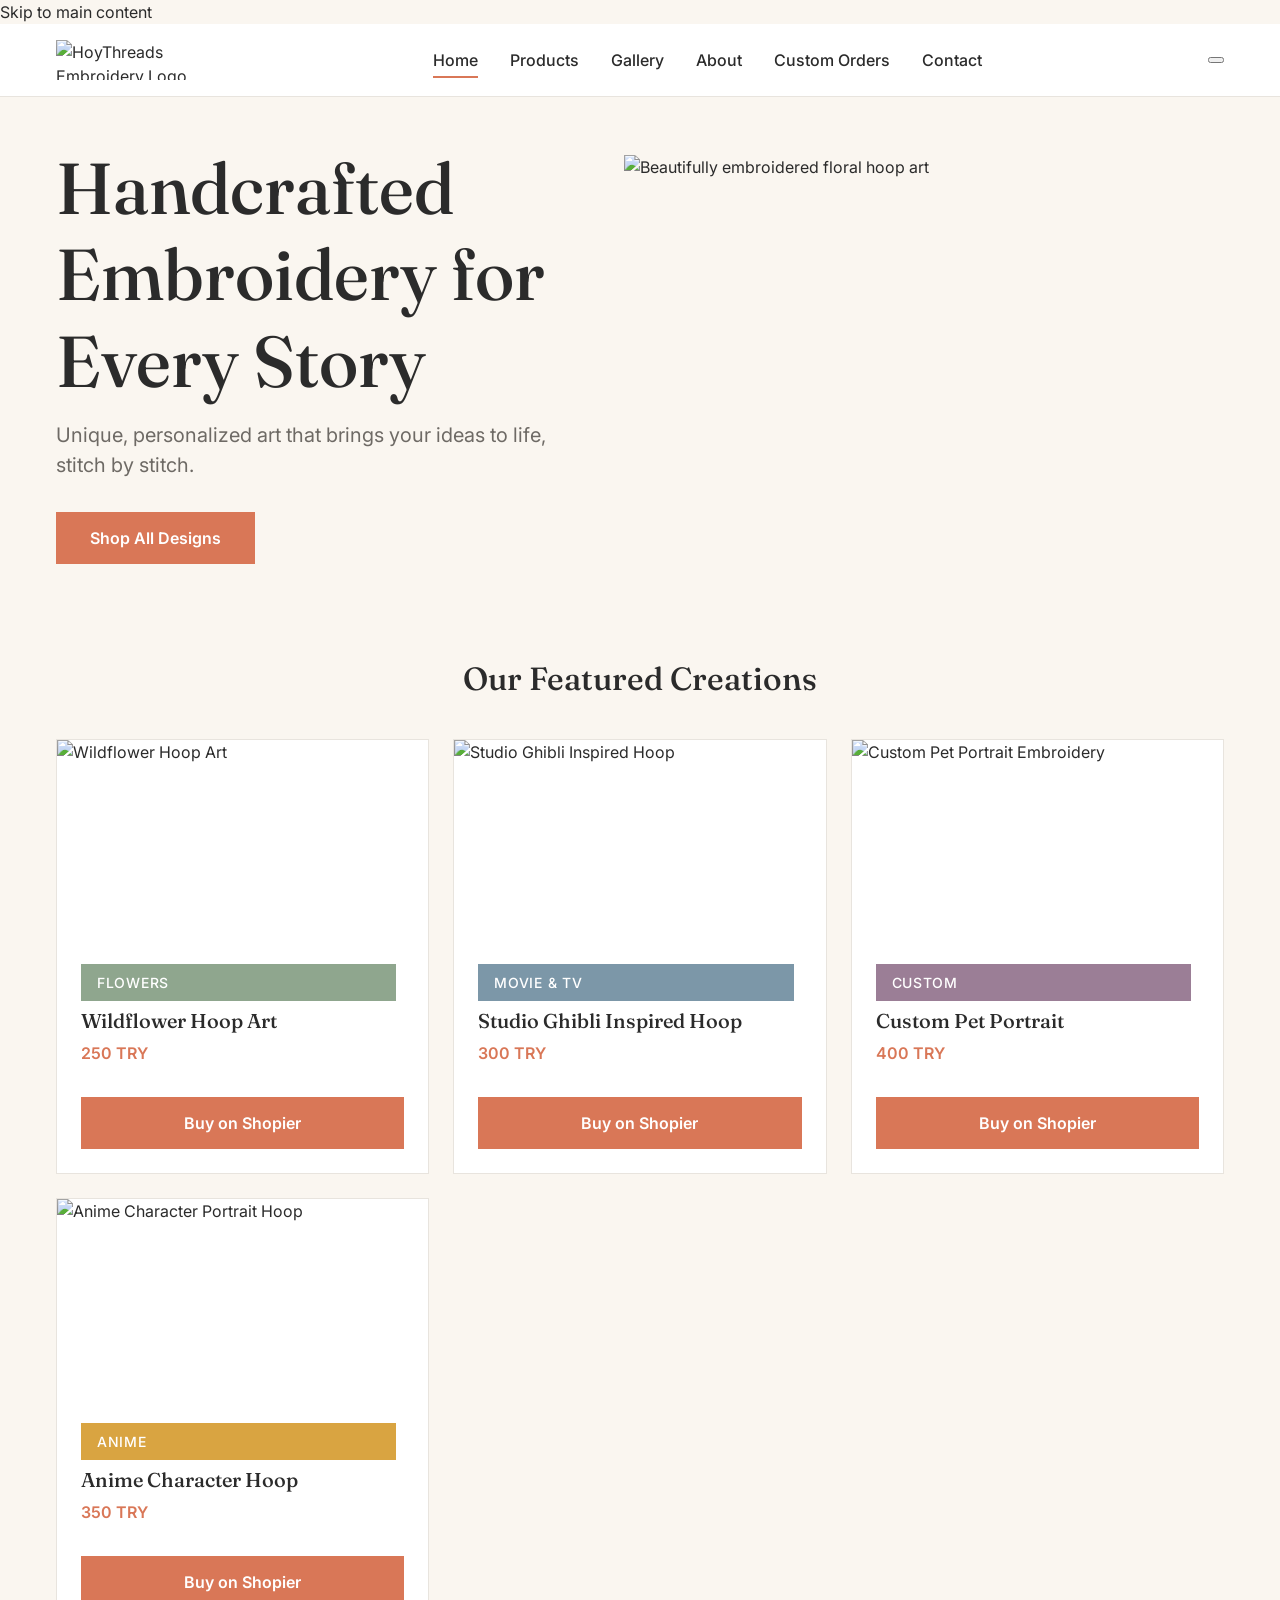
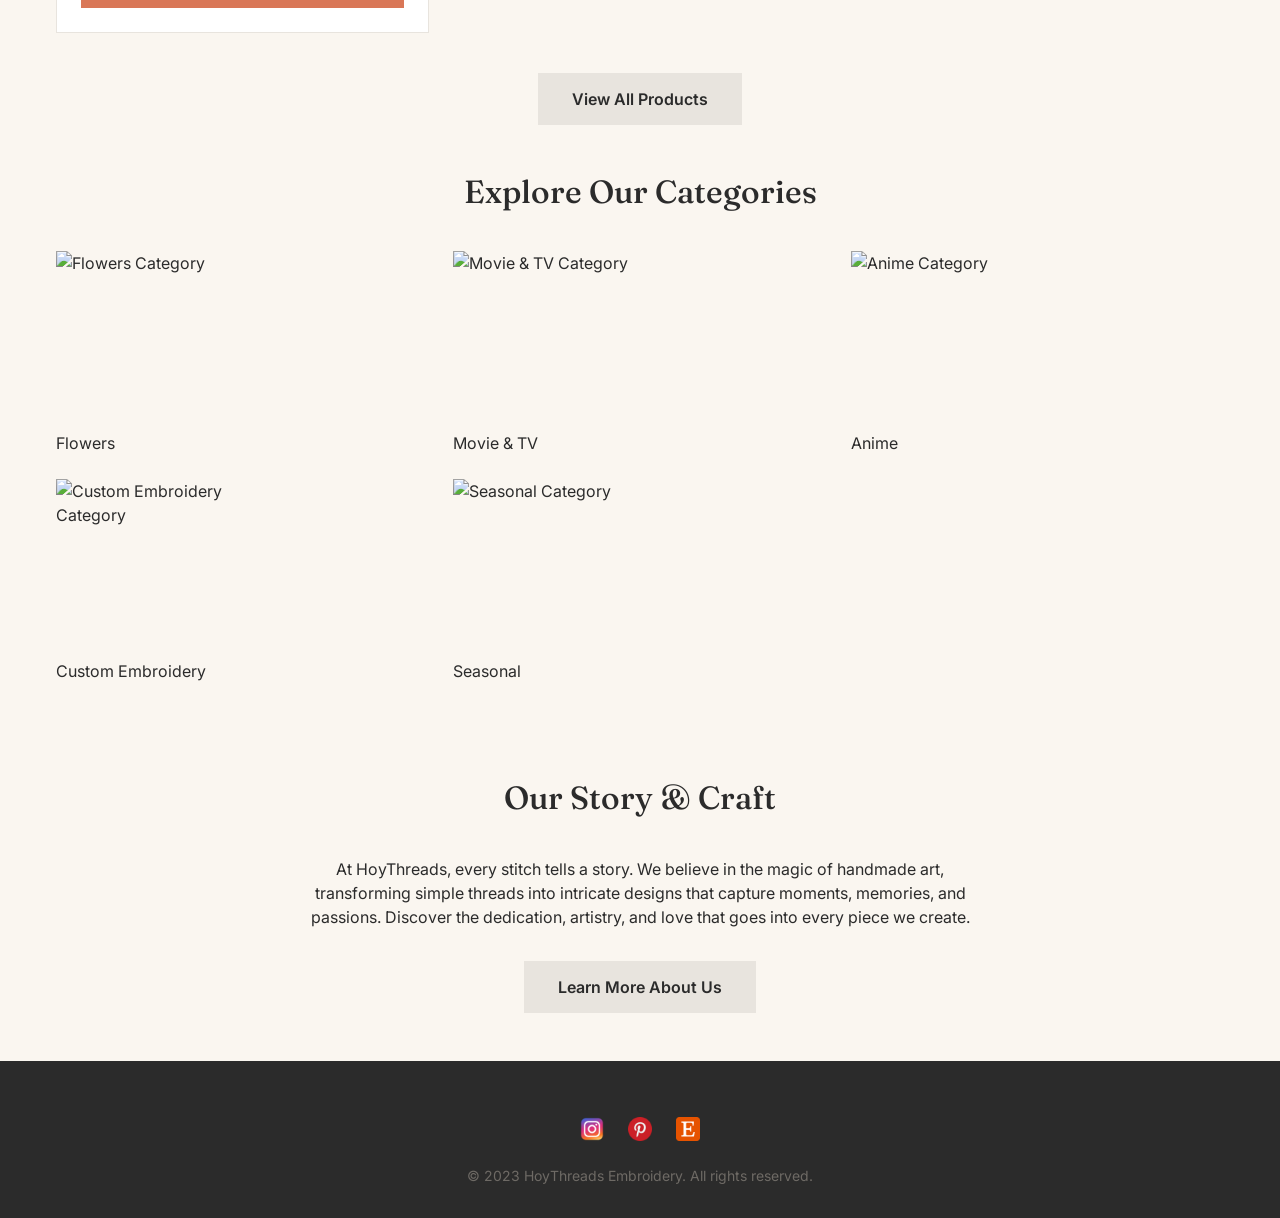
==== commit e7dc13af: "Add initial product images and integrate product image assets" ====
--- a/index.html
+++ b/index.html
@@ -10,7 +10,7 @@
     <meta property="og:url" content="https://www.hoythreads.com/"> <!-- Placeholder URL -->
     <meta property="og:title" content="HoyThreads Embroidery - Handmade Art & Custom Designs">
     <meta property="og:description" content="Unique, personalized art that brings your ideas to life, stitch by stitch.">
-    <meta property="og:image" content="assets/images/branding/og-image.jpg"> <!-- Placeholder OG Image -->
+    <meta property="og:image" content="assets/images/branding/neslihoyy_b741131f5a53490bdec59bd69d8b976e.jpeg"> <!-- Placeholder OG Image -->
 
     <!-- Twitter -->
     <meta property="twitter:card" content="summary_large_image">
@@ -165,9 +165,9 @@
         <div class="container">
             <div class="footer-content">
                 <div class="footer__social-links" role="contentinfo" aria-label="Social media links">
-                    <a href="#" aria-label="Instagram"><img src="assets/images/icons/instagram.svg" alt="" width="24" height="24"></a>
-                    <a href="#" aria-label="Pinterest"><img src="assets/images/icons/pinterest.svg" alt="" width="24" height="24"></a>
-                    <a href="#" aria-label="Etsy"><img src="assets/images/icons/etsy.svg" alt="" width="24" height="24"></a>
+                    <a href="#" aria-label="Instagram"><img src="assets/images/icons/instagram.png" alt="" width="24" height="24"></a>
+                    <a href="#" aria-label="Pinterest"><img src="assets/images/icons/pinterest.png" alt="" width="24" height="24"></a>
+                    <a href="#" aria-label="Etsy"><img src="assets/images/icons/etsy.png" alt="" width="24" height="24"></a>
                 </div>
                 <p class="footer__copyright">&copy; 2023 HoyThreads Embroidery. All rights reserved.</p>
             </div>
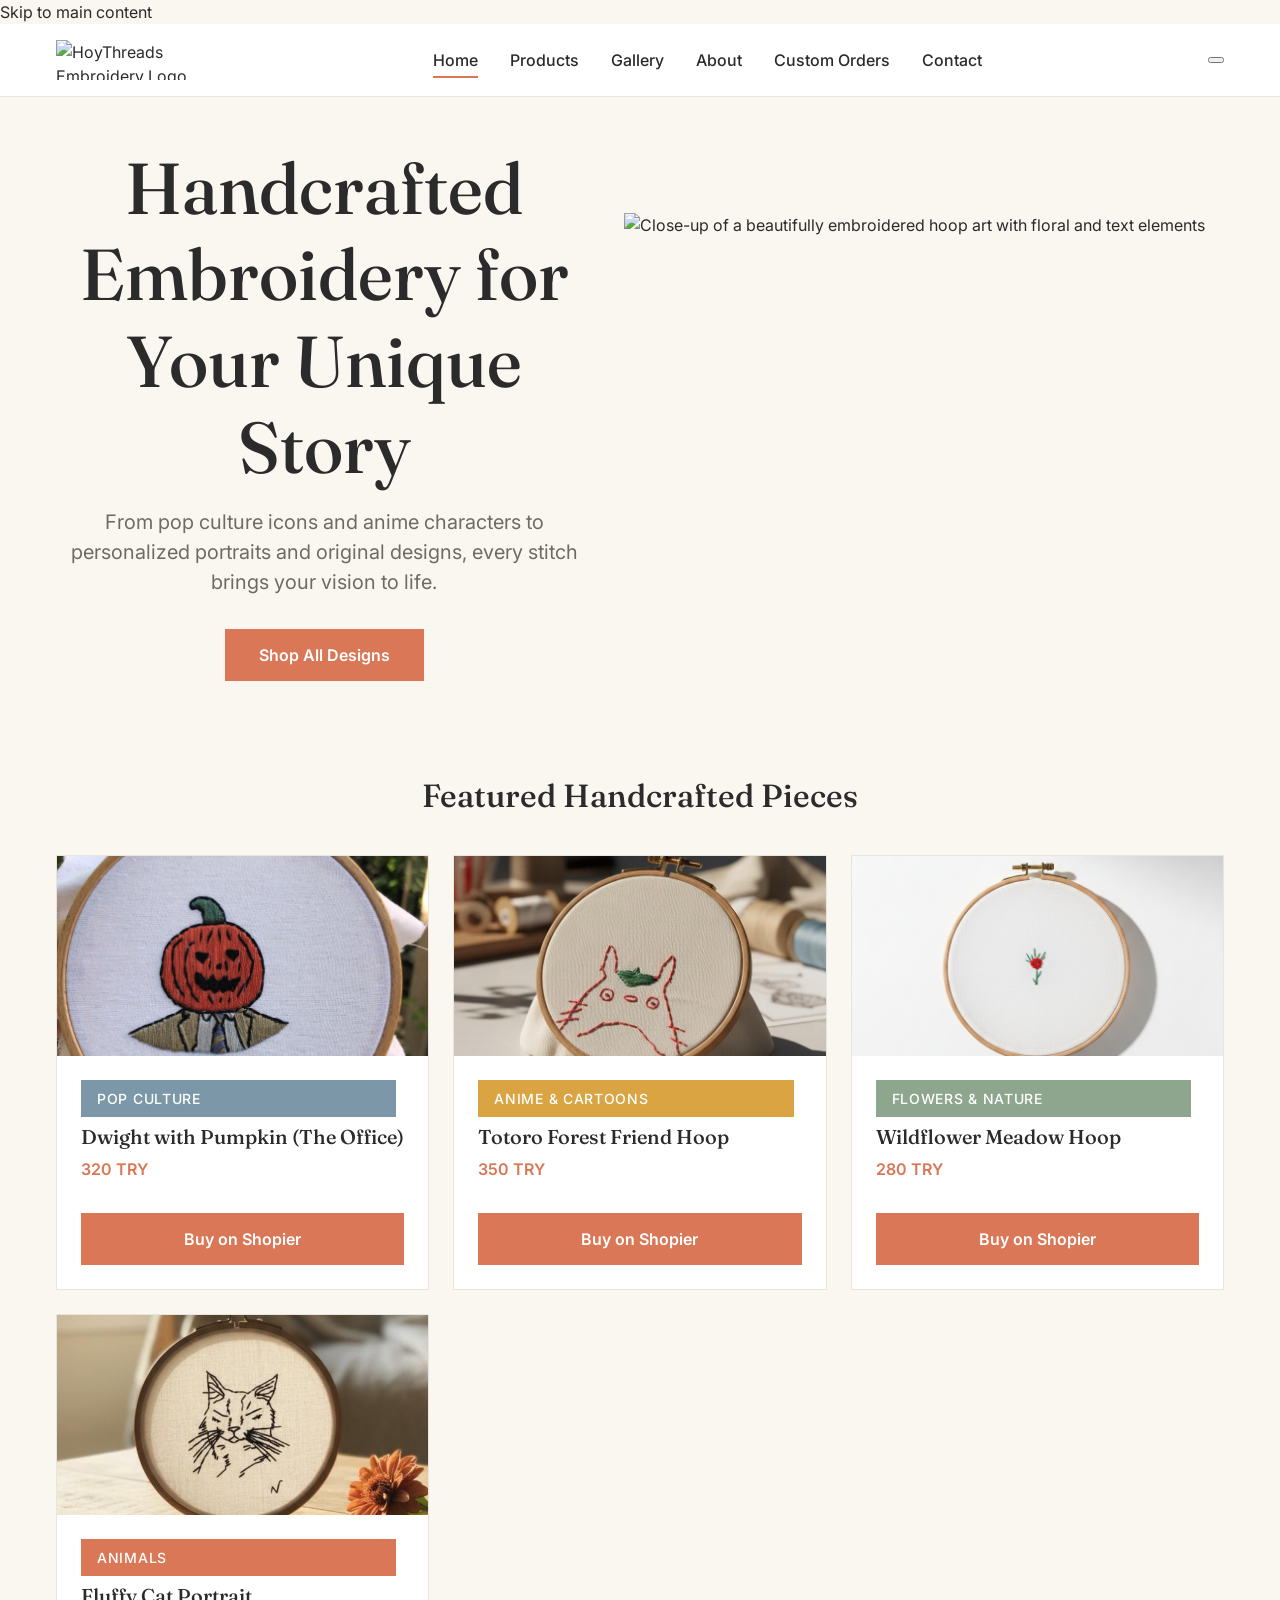
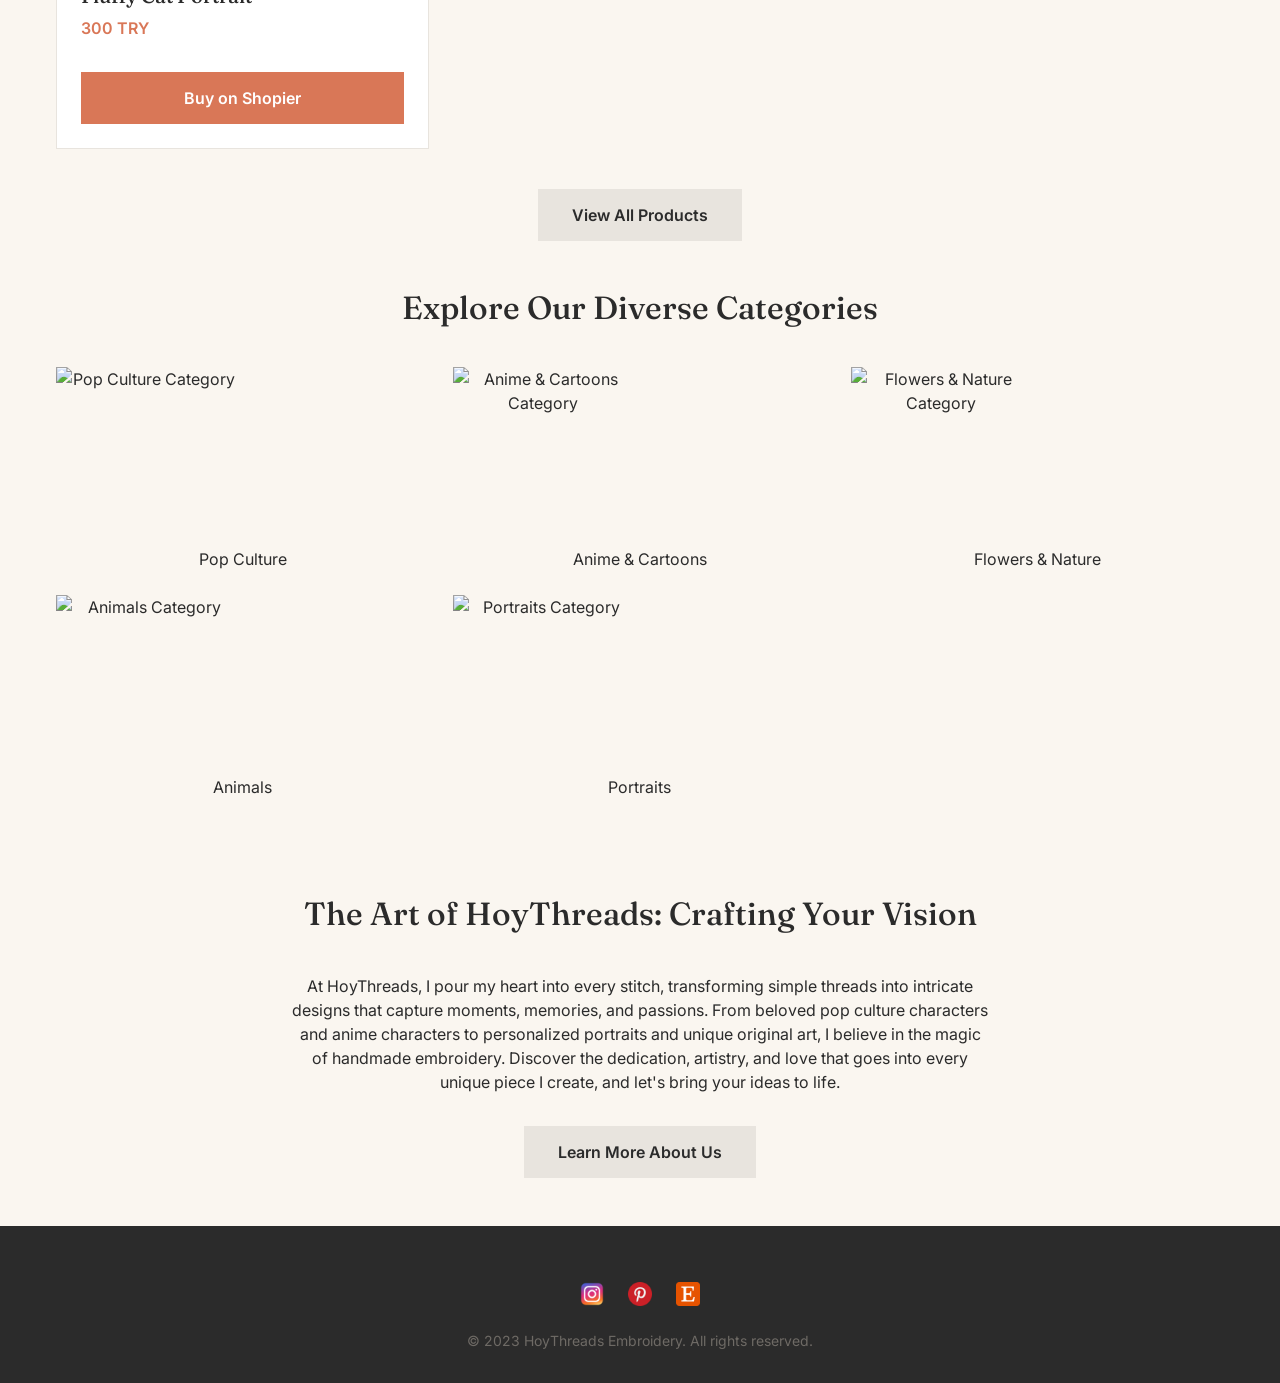
==== commit 54cf5f40: "Refine product categories and fix dynamic content loading" ====
--- a/index.html
+++ b/index.html
@@ -4,7 +4,7 @@
     <meta charset="UTF-8">
     <meta name="viewport" content="width=device-width, initial-scale=1.0">
     <title>HoyThreads Embroidery - Handmade Art & Custom Designs</title>
-    <meta name="description" content="Discover unique handmade embroidery art from HoyThreads. Shop floral, movie/TV, anime, and custom designs.">
+    <meta name="description" content="Discover unique handmade embroidery art from HoyThreads. Shop pop culture, anime & cartoons, floral & nature, animal, portrait, children's drawing, original, text, and custom designs.">
     <!-- Open Graph / Facebook -->
     <meta property="og:type" content="website">
     <meta property="og:url" content="https://www.hoythreads.com/"> <!-- Placeholder URL -->
@@ -42,61 +42,23 @@
     <main role="main" id="main-content">
         <section class="hero-section">
             <div class="container">
-                <div class="hero-content">
-                    <h1 class="hero-title">Handcrafted Embroidery for Every Story</h1>
-                    <p class="hero-subtitle">Unique, personalized art that brings your ideas to life, stitch by stitch.</p>
+                <div class="hero-content text-center">
+                    <h1 class="hero-title">Handcrafted Embroidery for Your Unique Story</h1>
+                    <p class="hero-subtitle">From pop culture icons and anime characters to personalized portraits and original designs, every stitch brings your vision to life.</p>
                     <a href="products.html" class="btn btn--primary">Shop All Designs</a>
                 </div>
                 <div class="hero-image">
-                    <img src="https://via.placeholder.com/600x400?text=Hero+Image" alt="Beautifully embroidered floral hoop art" loading="eager" width="600" height="400">
+                    <img src="assets/images/branding/hero-embroidery-hoop.jpeg" alt="Close-up of a beautifully embroidered hoop art with floral and text elements" loading="eager" width="600" height="400">
                 </div>
             </div>
         </section>
 
         <section class="featured-products-section">
             <div class="container">
-                <h2 class="section-title">Our Featured Creations</h2>
-                <div class="grid grid--2-col-tablet grid--3-col-desktop" id="featured-products-grid">
-                    <!-- Placeholder Product Card 1 -->
-                    <div class="product-card">
-                        <img src="https://via.placeholder.com/200x200?text=Product+1" alt="Wildflower Hoop Art" class="product-card__image" loading="lazy" width="200" height="200">
-                        <div class="product-card__content">
-                            <span class="category-badge category-badge--flowers product-card__category">Flowers</span>
-                            <h3 class="product-card__title">Wildflower Hoop Art</h3>
-                            <p class="product-card__price">250 TRY</p>
-                            <a href="#" class="btn btn--primary product-card__button">Buy on Shopier</a>
-                        </div>
-                    </div> 
-                    <!-- Placeholder Product Card 2 -->
-                    <div class="product-card">
-                        <img src="https://via.placeholder.com/200x200?text=Product+2" alt="Studio Ghibli Inspired Hoop" class="product-card__image" loading="lazy" width="200" height="200">
-                        <div class="product-card__content">
-                            <span class="category-badge category-badge--movie-tv product-card__category">Movie & TV</span>
-                            <h3 class="product-card__title">Studio Ghibli Inspired Hoop</h3>
-                            <p class="product-card__price">300 TRY</p>
-                            <a href="#" class="btn btn--primary product-card__button">Buy on Shopier</a>
-                        </div>
-                    </div> 
-                    <!-- Placeholder Product Card 3 -->
-                    <div class="product-card">
-                        <img src="https://via.placeholder.com/200x200?text=Product+3" alt="Custom Pet Portrait Embroidery" class="product-card__image" loading="lazy" width="200" height="200">
-                        <div class="product-card__content">
-                            <span class="category-badge category-badge--custom product-card__category">Custom</span>
-                            <h3 class="product-card__title">Custom Pet Portrait</h3>
-                            <p class="product-card__price">400 TRY</p>
-                            <a href="#" class="btn btn--primary product-card__button">Buy on Shopier</a>
-                        </div>
-                    </div> 
-                    <!-- Placeholder Product Card 4 -->
-                    <div class="product-card">
-                        <img src="https://via.placeholder.com/200x200?text=Product+4" alt="Anime Character Portrait Hoop" class="product-card__image" loading="lazy" width="200" height="200">
-                        <div class="product-card__content">
-                            <span class="category-badge category-badge--anime product-card__category">Anime</span>
-                            <h3 class="product-card__title">Anime Character Hoop</h3>
-                            <p class="product-card__price">350 TRY</p>
-                            <a href="#" class="btn btn--primary product-card__button">Buy on Shopier</a>
-                        </div>
-                    </div> 
+                <h2 class="section-title">Featured Handcrafted Pieces</h2>
+                <div class="grid grid--2-col-tablet grid--3-col-desktop" id="featured-products-container">
+                    <!-- Featured product cards will be dynamically loaded here by home.js -->
+                    <p class="text-center" style="grid-column: 1 / -1;">Loading featured products...</p>
                 </div>
                 <div class="view-all-products-cta">
                     <a href="products.html" class="btn btn--secondary">View All Products</a>
@@ -104,54 +66,21 @@
             </div>
         </section>
 
-        <section class="categories-preview-section">
+        <section class="categories-preview-section text-center">
             <div class="container">
-                <h2 class="section-title">Explore Our Categories</h2>
-                <div class="grid grid--2-col-tablet grid--3-col-desktop">
-                    <!-- Category Card 1 -->
-                    <a href="gallery.html?category=flowers" class="category-card"> 
-                        <img src="https://via.placeholder.com/180x180?text=Flowers" alt="Flowers Category" class="category-card__image" loading="lazy" width="180" height="180">
-                        <div class="category-card__overlay">
-                            <span class="category-card__title">Flowers</span>
-                        </div>
-                    </a>
-                    <!-- Category Card 2 -->
-                    <a href="gallery.html?category=movie-tv" class="category-card"> 
-                        <img src="https://via.placeholder.com/180x180?text=Movie+%26+TV" alt="Movie & TV Category" class="category-card__image" loading="lazy" width="180" height="180">
-                        <div class="category-card__overlay">
-                            <span class="category-card__title">Movie & TV</span>
-                        </div>
-                    </a>
-                    <!-- Category Card 3 -->
-                    <a href="gallery.html?category=anime" class="category-card"> 
-                        <img src="https://via.placeholder.com/180x180?text=Anime" alt="Anime Category" class="category-card__image" loading="lazy" width="180" height="180">
-                        <div class="category-card__overlay">
-                            <span class="category-card__title">Anime</span>
-                        </div>
-                    </a>
-                    <!-- Category Card 4 -->
-                    <a href="gallery.html?category=custom" class="category-card"> 
-                        <img src="https://via.placeholder.com/180x180?text=Custom" alt="Custom Embroidery Category" class="category-card__image" loading="lazy" width="180" height="180">
-                        <div class="category-card__overlay">
-                            <span class="category-card__title">Custom Embroidery</span>
-                        </div>
-                    </a>
-                    <!-- Category Card 5 -->
-                    <a href="gallery.html?category=seasonal" class="category-card"> 
-                        <img src="https://via.placeholder.com/180x180?text=Seasonal" alt="Seasonal Category" class="category-card__image" loading="lazy" width="180" height="180">
-                        <div class="category-card__overlay">
-                            <span class="category-card__title">Seasonal</span>
-                        </div>
-                    </a>
+                <h2 class="section-title">Explore Our Diverse Categories</h2>
+                <div class="grid grid--2-col-tablet grid--3-col-desktop" id="category-preview-container">
+                    <!-- Category preview cards will be dynamically loaded here by home.js -->
+                    <p class="text-center" style="grid-column: 1 / -1;">Loading categories...</p>
                 </div>
             </div>
         </section>
 
-        <section class="about-preview-section">
+        <section class="about-preview-section text-center">
             <div class="container">
-                <h2 class="section-title">Our Story & Craft</h2>
+                <h2 class="section-title">The Art of HoyThreads: Crafting Your Vision</h2>
                 <p class="text-center" style="max-width: 700px; margin: 0 auto var(--space-4) auto;">
-                    At HoyThreads, every stitch tells a story. We believe in the magic of handmade art, transforming simple threads into intricate designs that capture moments, memories, and passions. Discover the dedication, artistry, and love that goes into every piece we create.
+                    At HoyThreads, I pour my heart into every stitch, transforming simple threads into intricate designs that capture moments, memories, and passions. From beloved pop culture characters and anime characters to personalized portraits and unique original art, I believe in the magic of handmade embroidery. Discover the dedication, artistry, and love that goes into every unique piece I create, and let's bring your ideas to life.
                 </p>
                 <div class="text-center">
                     <a href="about.html" class="btn btn--secondary">Learn More About Us</a>
@@ -175,5 +104,6 @@
     </footer>
 
     <script src="assets/js/main.js"></script>
+    <script type="module" src="assets/js/home.js"></script>
 </body>
 </html>
--- a/assets/css/components.css
+++ b/assets/css/components.css
@@ -72,20 +72,33 @@
 .category-badge--flowers {
   background-color: var(--color-accent-sage);
 }
-.category-badge--movie-tv {
+.category-badge--pop-culture { /* Dusty Blue */
   background-color: var(--color-accent-dusty-blue);
 }
-.category-badge--anime {
+.category-badge--anime-cartoons { /* Mustard Yellow */
   background-color: var(--color-accent-mustard);
 }
-.category-badge--custom,
-.category-badge--seasonal {
+.category-badge--flowers-nature { /* Sage Green */
+  background-color: var(--color-accent-sage);
+}
+.category-badge--animals { /* Terracotta */
+  background-color: var(--color-accent-terracotta);
+}
+.category-badge--portraits { /* Muted Plum */
   background-color: var(--color-accent-plum);
 }
-.category-badge--childrens-drawings {
-  background-color: var(--color-accent-mustard); /* Same as anime, as per categories.json */
-}
-
+.category-badge--childrens-drawings { /* Mustard Yellow */
+  background-color: var(--color-accent-mustard);
+}
+.category-badge--original-designs { /* Terracotta */
+  background-color: var(--color-accent-terracotta);
+}
+.category-badge--text-embroidery { /* Dusty Blue */
+  background-color: var(--color-accent-dusty-blue);
+}
+.category-badge--custom-orders { /* Muted Plum */
+  background-color: var(--color-accent-plum);
+}
 /* --- 3. Product Card --- */
 .product-card {
   background-color: var(--color-white);
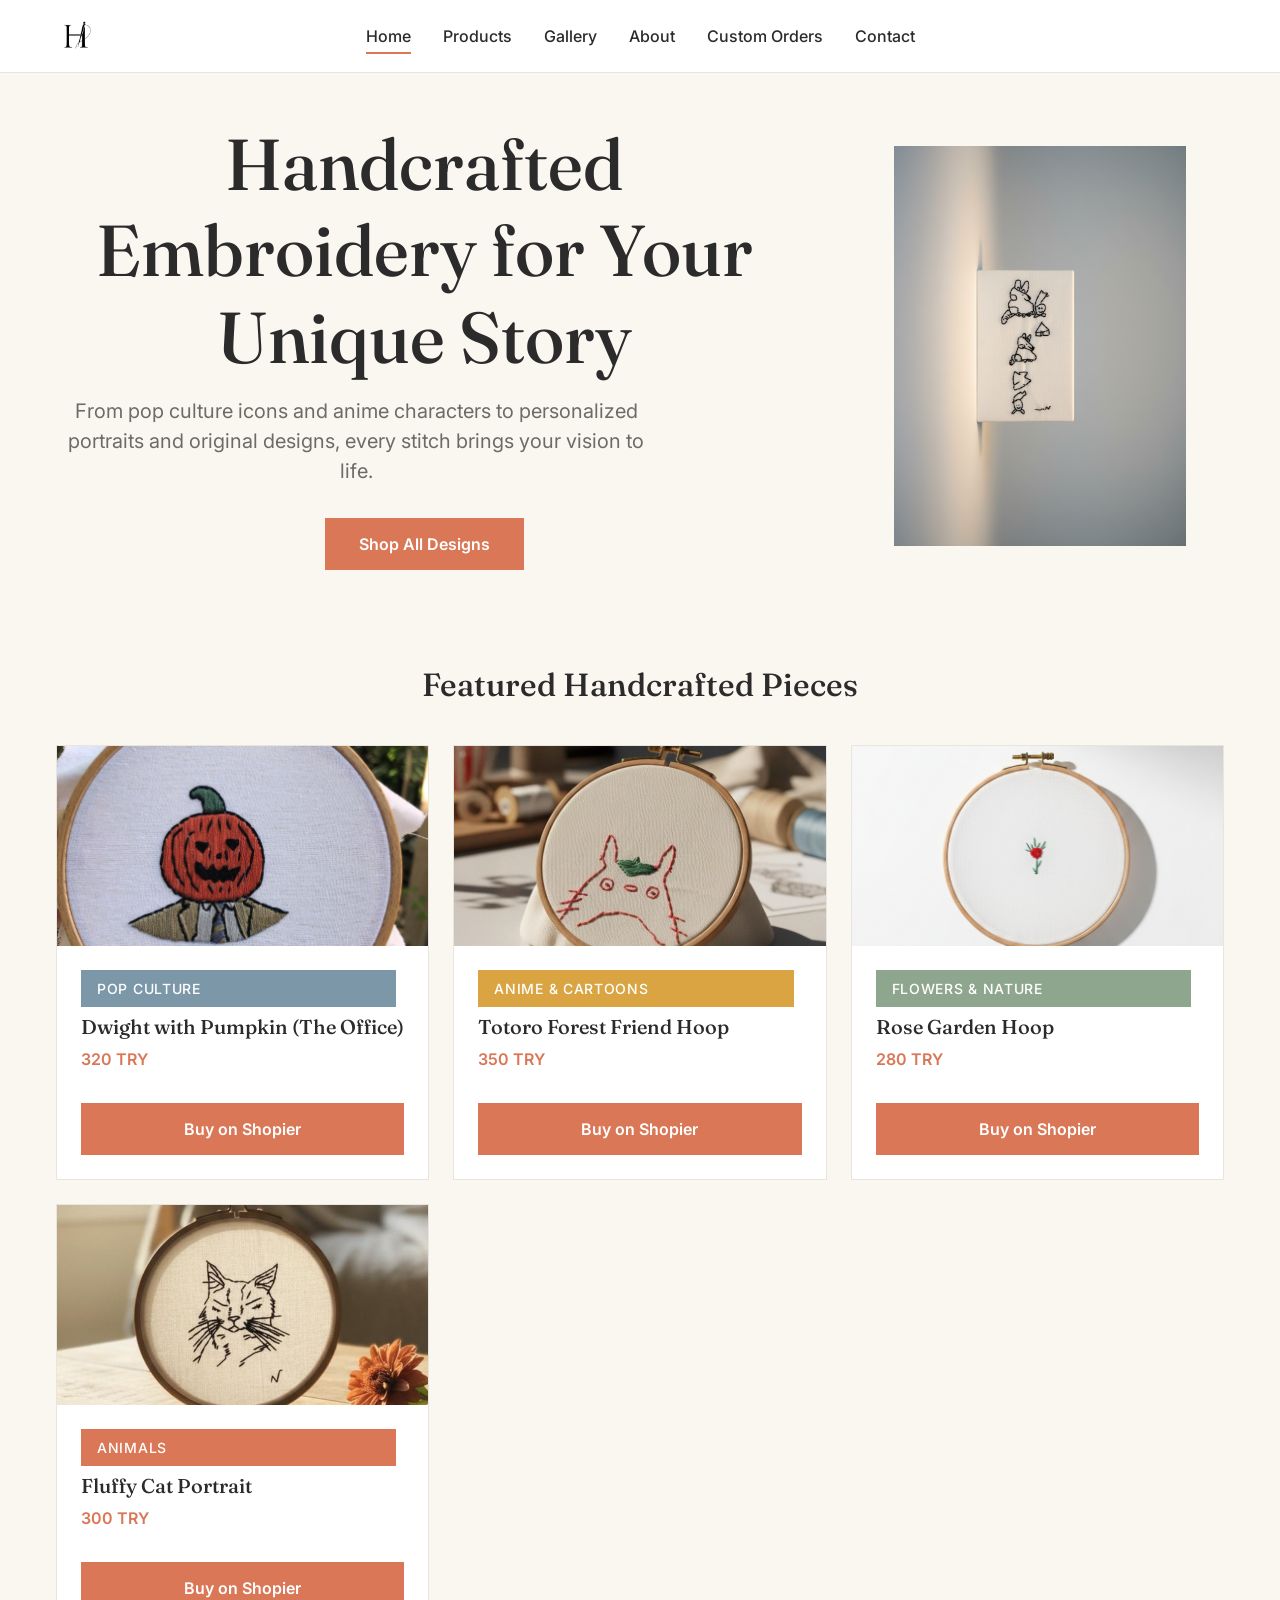
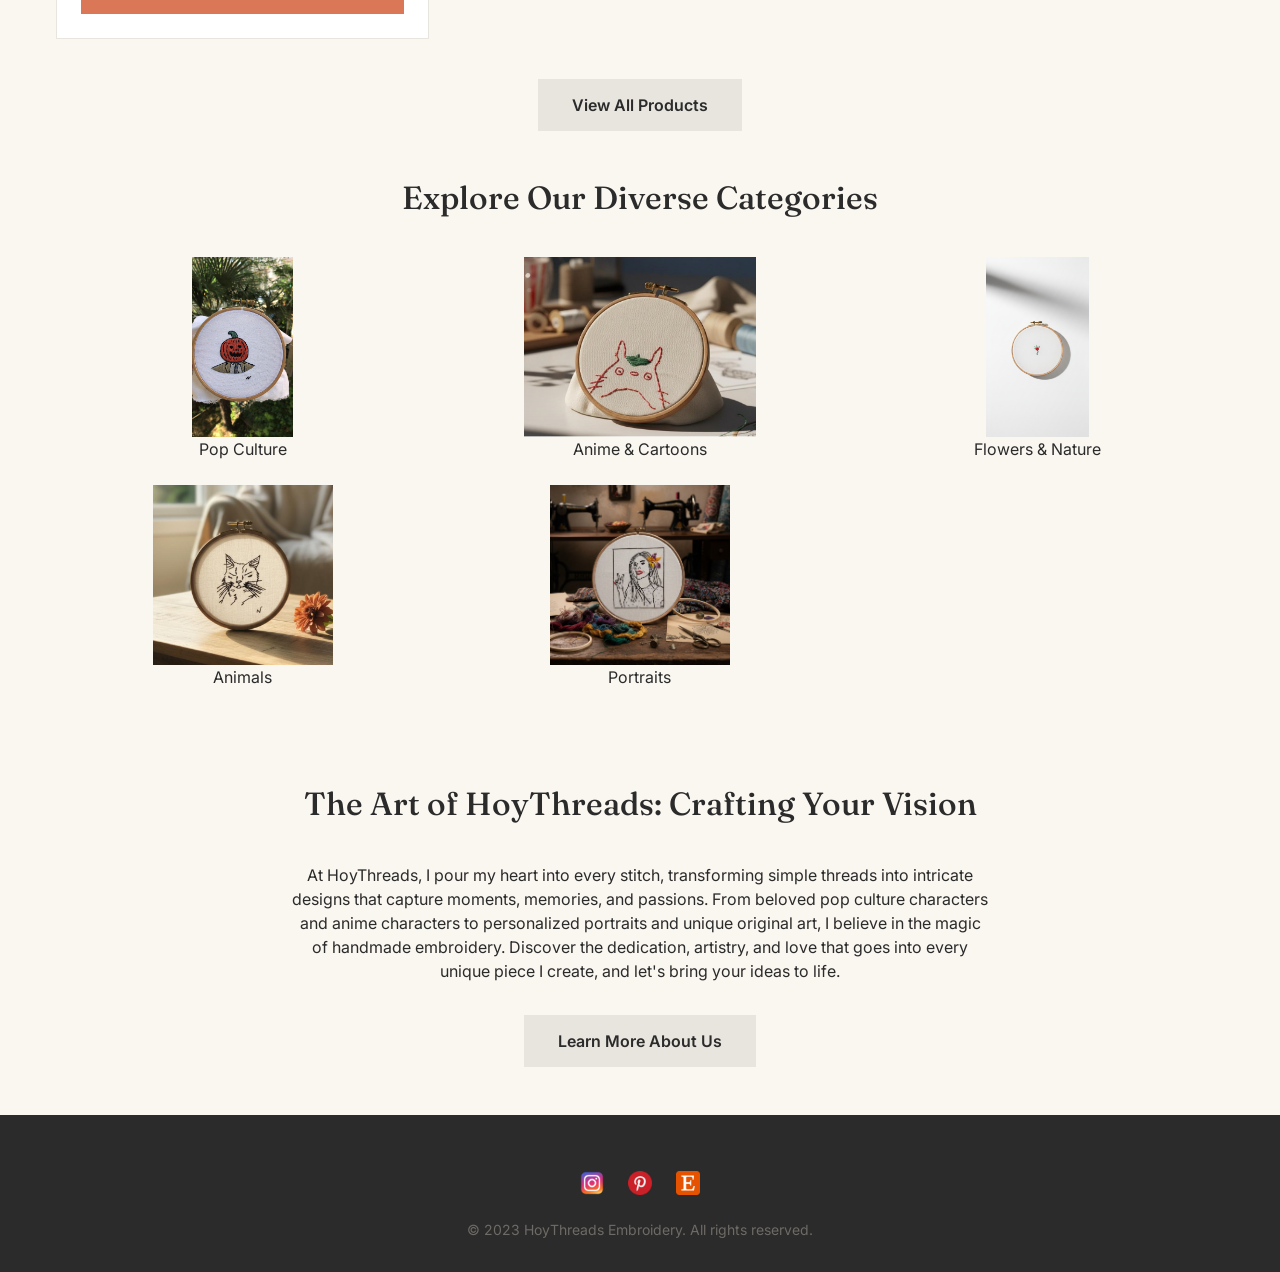
==== commit ca581e09: "Refine header navigation, branding, and UI styling" ====
--- a/index.html
+++ b/index.html
@@ -10,14 +10,14 @@
     <meta property="og:url" content="https://www.hoythreads.com/"> <!-- Placeholder URL -->
     <meta property="og:title" content="HoyThreads Embroidery - Handmade Art & Custom Designs">
     <meta property="og:description" content="Unique, personalized art that brings your ideas to life, stitch by stitch.">
-    <meta property="og:image" content="assets/images/branding/neslihoyy_b741131f5a53490bdec59bd69d8b976e.jpeg"> <!-- Placeholder OG Image -->
+    <meta property="og:image" content="assets/images/branding/product-photo-2.jpg"> <!-- Updated to use branding cat photo -->
 
     <!-- Twitter -->
     <meta property="twitter:card" content="summary_large_image">
     <meta property="twitter:url" content="https://www.hoythreads.com/"> <!-- Placeholder URL -->
     <meta property="twitter:title" content="HoyThreads Embroidery - Handmade Art & Custom Designs">
     <meta property="twitter:description" content="Unique, personalized art that brings your ideas to life, stitch by stitch.">
-    <meta property="twitter:image" content="assets/images/branding/twitter-image.jpg"> <!-- Placeholder Twitter Image -->
+    <meta property="twitter:image" content="assets/images/branding/product-photo-2.jpg"> <!-- Updated to use branding cat photo -->
 
     <!-- Favicon -->
     <link rel="apple-touch-icon" sizes="180x180" href="assets/images/icons/apple-touch-icon.png">
@@ -48,7 +48,7 @@
                     <a href="products.html" class="btn btn--primary">Shop All Designs</a>
                 </div>
                 <div class="hero-image">
-                    <img src="assets/images/branding/hero-embroidery-hoop.jpeg" alt="Close-up of a beautifully embroidered hoop art with floral and text elements" loading="eager" width="600" height="400">
+                    <img src="assets/images/branding/product-photo-2.jpg" alt="Embroidered artwork with stylized animal figures on a white canvas" loading="eager" width="600" height="400">
                 </div>
             </div>
         </section>
--- a/assets/css/layout.css
+++ b/assets/css/layout.css
@@ -71,9 +71,13 @@
 }
 
 .header-content {
-  display: flex;
-  justify-content: space-between;
+  display: grid;
+  grid-template-columns: 180px 1fr 180px;
   align-items: center;
+}
+
+.nav--desktop {
+  justify-self: center;
 }
 
 .site-logo img {
@@ -101,7 +105,8 @@
     text-align: left;
   }
   .hero-content {
-    flex: 1;
+    flex: 2; /* Give more space to text content */
+    padding-right: var(--space-4); /* Add spacing between text and image */
   }
   .hero-image {
     flex: 1;
@@ -122,6 +127,10 @@
 }
 
 .hero-image img {
+  width: 100%; /* Ensure image fills its container */
+  aspect-ratio: 3 / 2; /* Maintain original 600x400 aspect ratio */
+  object-fit: contain; /* Prevent cropping, show full image */
+  object-position: center; /* Center the image within its aspect-ratio box */
   border-radius: var(--border-radius-md);
   box-shadow: var(--shadow-md);
 }
--- a/assets/css/components.css
+++ b/assets/css/components.css
@@ -112,16 +112,22 @@
   text-align: left; /* Align text within the card */
 }
 
-.product-card:hover {
+.product-card:hover,
+.gallery-card:hover { /* Apply hover effect to gallery cards as well for consistency */
   box-shadow: var(--shadow-md);
   transform: translateY(-2px); /* Subtle lift effect */
 }
 
+.product-card__image,
+.gallery-card__image,
+.category-card__image {
+  width: 100%;
+  display: block; /* Remove extra space below image */
+}
+
 .product-card__image {
-  width: 100%;
   height: 200px; /* Fixed height for consistent card appearance */
   object-fit: cover; /* Cover the area, crop if necessary */
-  display: block; /* Remove extra space below image */
 }
 
 .product-card__content {
@@ -155,6 +161,46 @@
 }
 
 /* --- 4. Navigation Styles --- */
+
+/* Mobile Navigation Toggle (Hamburger Icon) */
+.nav-toggle {
+  background: none;
+  border: none;
+  cursor: pointer;
+  padding: 0;
+  display: none; /* hidden on desktop */
+  align-items: center;
+  justify-content: center;
+  position: relative;
+  z-index: 101;
+  width: 48px;
+  height: 48px;
+}
+
+.hamburger-icon,
+.hamburger-icon::before,
+.hamburger-icon::after {
+  width: 24px;
+  height: 2px;
+  background-color: var(--color-charcoal);
+  display: block;
+  position: absolute;
+  transition: 0.3s ease;
+}
+
+.hamburger-icon::before,
+.hamburger-icon::after {
+  content: '';
+}
+
+.hamburger-icon::before {
+  top: -8px;
+}
+
+.hamburger-icon::after {
+  bottom: -8px;
+}
+
 .nav__list {
   list-style: none;
   margin: 0;
@@ -206,6 +252,22 @@
     display: none; /* Hide desktop nav on smaller screens */
   }
 
+  .nav-toggle {
+    display: flex; /* Show hamburger button on smaller screens (flex properties are now in base) */
+  }
+
+  /* Animation for hamburger icon when mobile nav is open */
+  .nav-toggle[aria-expanded="true"] .hamburger-icon {
+    background-color: transparent; /* Hide middle bar */
+  }
+  .nav-toggle[aria-expanded="true"] .hamburger-icon::before {
+    transform: rotate(45deg);
+    top: 0;
+  }
+  .nav-toggle[aria-expanded="true"] .hamburger-icon::after {
+    transform: rotate(-45deg);
+    bottom: 0;
+  }
   .nav--mobile {
     display: none; /* Hidden by default, JS will toggle 'is-open' class */
     position: absolute;
@@ -302,7 +364,7 @@
   font-weight: 600; /* Make active button stand out */
 }
 
-/* Gallery Card - similar to product card but without price/button */
+/* Gallery Card */
 .gallery-card {
   background-color: var(--color-white);
   border: 1px solid var(--color-light-gray);
@@ -315,18 +377,6 @@
   text-align: left;
 }
 
-.gallery-card:hover {
-  box-shadow: var(--shadow-md);
-  transform: translateY(-2px);
-}
-
-.gallery-card__image {
-  width: 100%;
-  height: 200px; /* Consistent height */
-  object-fit: cover;
-  display: block;
-}
-
 .gallery-card__content {
   padding: var(--space-3);
   display: flex;
@@ -349,6 +399,21 @@
   color: var(--color-soft-gray);
   margin-top: var(--space-1);
   flex-grow: 1; /* Allows description to push content down if needed */
+}
+
+.gallery-card__image {
+  /* Inherits width: 100%; display: block; from shared styles */
+  aspect-ratio: 1 / 1; /* Consistent square image area, responsive */
+  object-fit: contain; /* Ensure entire image is visible, no cropping */
+  object-position: center; /* Center the image within its container */
+}
+
+/* Homepage Category Card Image - already optimized, keep as is */
+.category-card__image {
+  /* Inherits width: 100%; display: block; from shared styles */
+  aspect-ratio: 1 / 1;
+  object-fit: contain;
+  object-position: center;
 }
 
 /* --- 7. Lightbox (New) --- */
@@ -486,4 +551,48 @@
     .lightbox__caption-title {
         font-size: var(--fs-body);
     }
+}
+
+/* --- 8. Skip Link (Accessibility) --- */
+.skip-link {
+  position: fixed; /* Changed from absolute to fixed to position relative to the viewport */
+  /* Visually hide off-screen by default */
+  left: -9999px;
+  top: -9999px; /* Ensure it's off-screen vertically too when hidden */
+  width: 1px;
+  height: 1px;
+  overflow: hidden;
+  clip: rect(0, 0, 0, 0); /* For older browsers/AT */
+  border: 0;
+  padding: 0;
+  margin: -1px;
+  opacity: 0; /* For smooth fade-in/out */
+
+  /* Styling for when it becomes visible */
+  z-index: 9999; /* Ensure it's above all other content */
+  background-color: var(--color-accent-terracotta);
+  color: var(--color-white);
+  border-radius: var(--border-radius-sm);
+  text-decoration: none;
+  font-family: var(--font-family-body);
+  font-size: var(--fs-body);
+  font-weight: 600;
+  line-height: 1;
+  padding: var(--space-2) var(--space-3); /* Adequate padding */
+
+  transition: opacity 0.3s ease; /* Only transition opacity for smooth fade */
+}
+
+.skip-link:focus {
+  left: var(--space-2); /* Position in top-left corner with padding */
+  top: var(--space-2);  /* Position in top-left corner with padding */
+  width: auto;
+  height: auto;
+  overflow: visible;
+  clip: auto;
+  margin: 0; /* Reset margin from -1px */
+  opacity: 1;
+  transform: none; /* Remove any centering transform */
+  outline: 2px solid var(--color-white); /* Clear focus indicator */
+  outline-offset: 2px;
 }
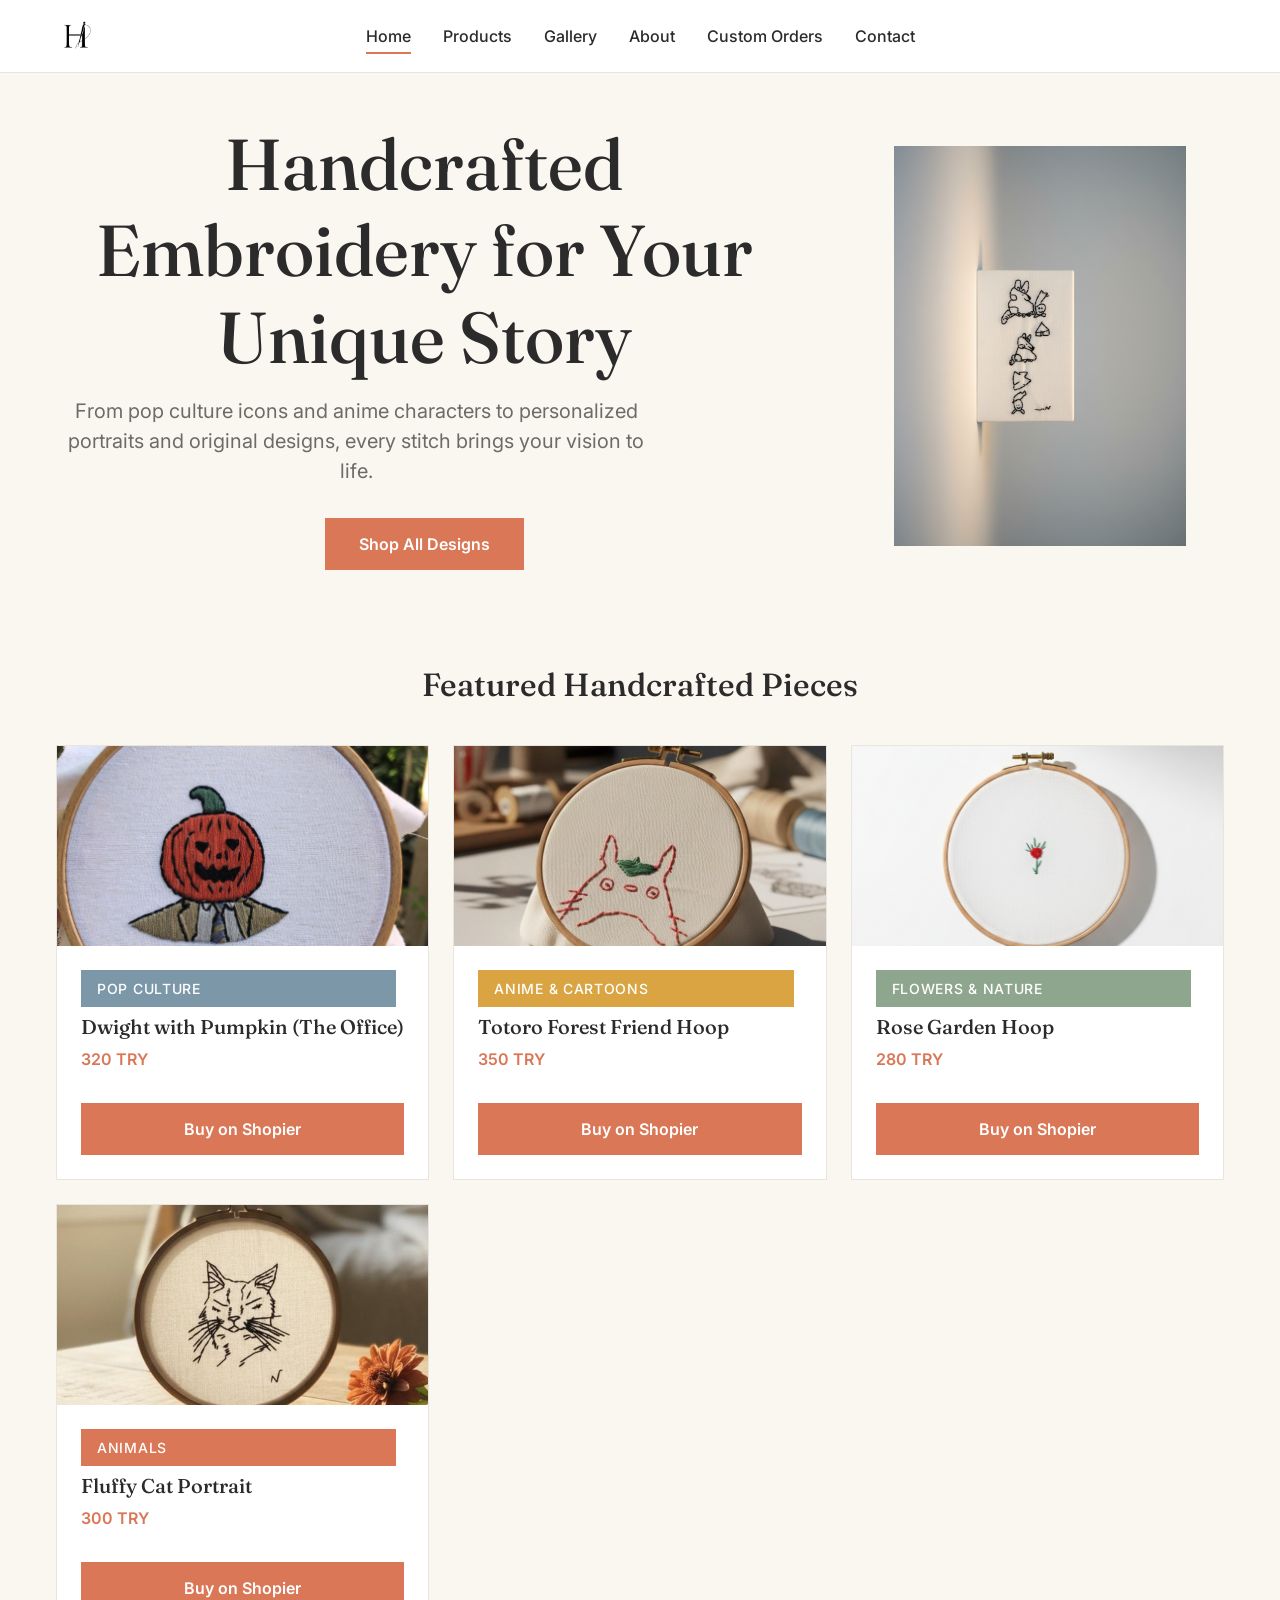
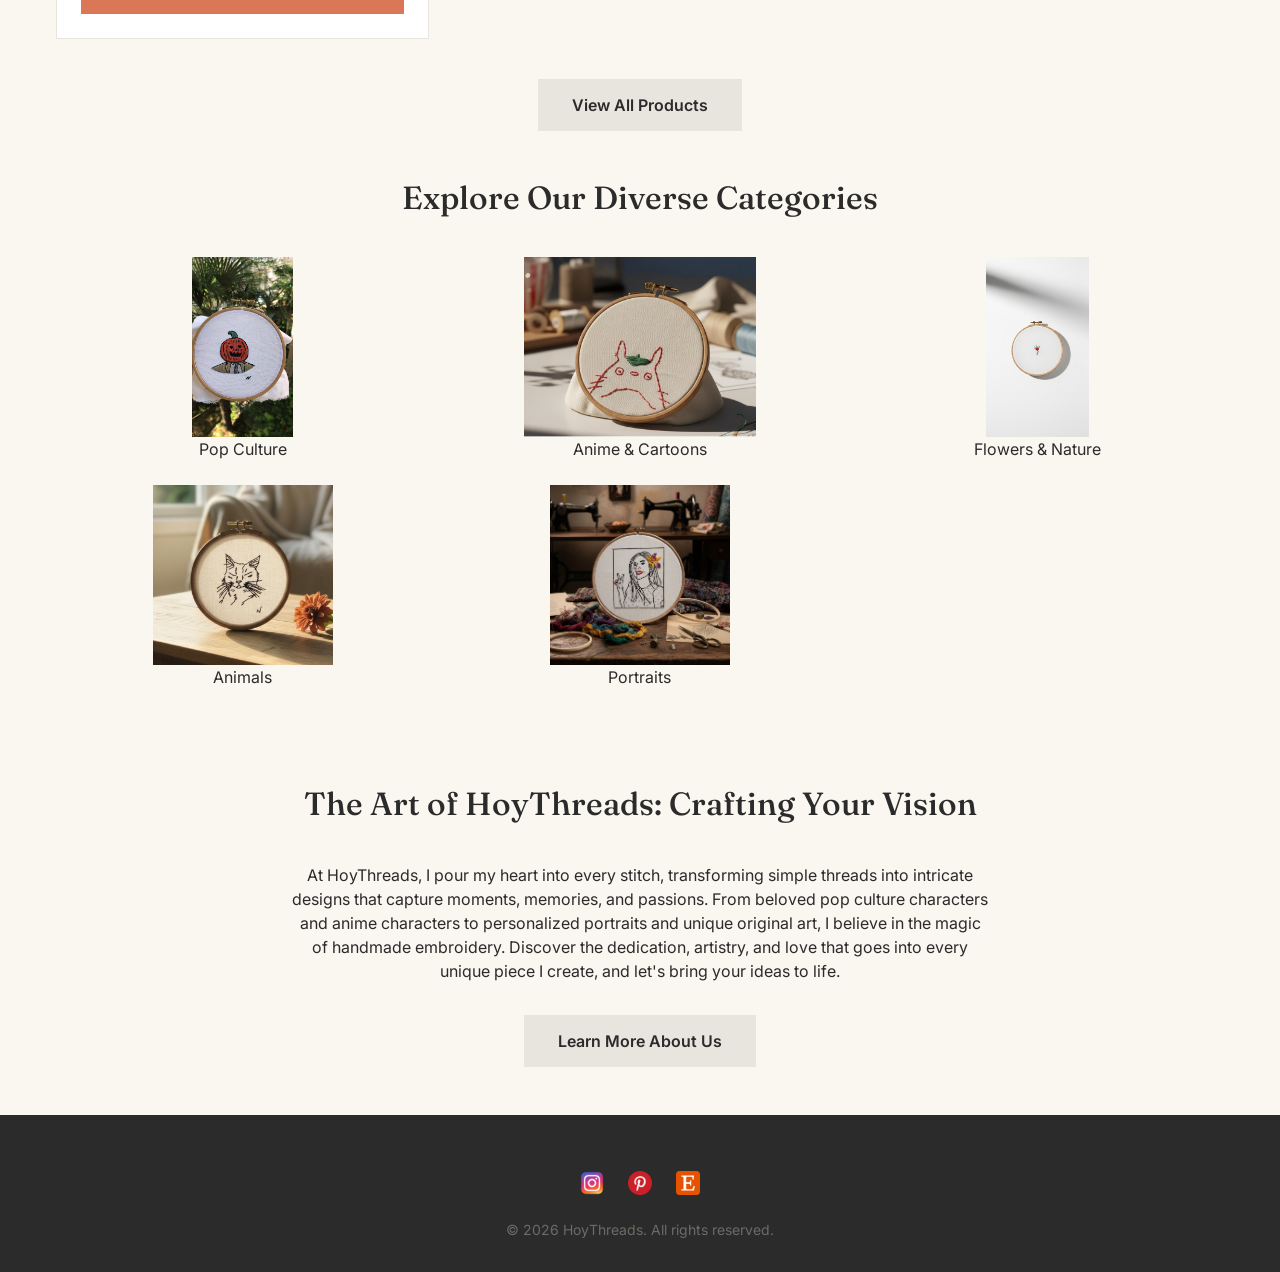
==== commit ead360c3: "Finalize deployment preparation and dynamic footer year" ====
--- a/index.html
+++ b/index.html
@@ -5,12 +5,14 @@
     <meta name="viewport" content="width=device-width, initial-scale=1.0">
     <title>HoyThreads Embroidery - Handmade Art & Custom Designs</title>
     <meta name="description" content="Discover unique handmade embroidery art from HoyThreads. Shop pop culture, anime & cartoons, floral & nature, animal, portrait, children's drawing, original, text, and custom designs.">
+    <meta name="author" content="HoyThreads">
+    <meta name="robots" content="index,follow">
     <!-- Open Graph / Facebook -->
     <meta property="og:type" content="website">
-    <meta property="og:url" content="https://www.hoythreads.com/"> <!-- Placeholder URL -->
+    <meta property="og:url" content="https://github.com/neslihanvsr/embroidery-website/">
     <meta property="og:title" content="HoyThreads Embroidery - Handmade Art & Custom Designs">
     <meta property="og:description" content="Unique, personalized art that brings your ideas to life, stitch by stitch.">
-    <meta property="og:image" content="assets/images/branding/product-photo-2.jpg"> <!-- Updated to use branding cat photo -->
+    <meta property="og:image" content="assets/images/branding/product-photo-2.jpg">
 
     <!-- Twitter -->
     <meta property="twitter:card" content="summary_large_image">
@@ -18,14 +20,12 @@
     <meta property="twitter:title" content="HoyThreads Embroidery - Handmade Art & Custom Designs">
     <meta property="twitter:description" content="Unique, personalized art that brings your ideas to life, stitch by stitch.">
     <meta property="twitter:image" content="assets/images/branding/product-photo-2.jpg"> <!-- Updated to use branding cat photo -->
-
+    
     <!-- Favicon -->
-    <link rel="apple-touch-icon" sizes="180x180" href="assets/images/icons/apple-touch-icon.png">
-    <link rel="icon" type="image/png" sizes="32x32" href="assets/images/icons/favicon-32x32.png">
-    <link rel="icon" type="image/png" sizes="16x16" href="assets/images/icons/favicon-16x16.png">
+    <link rel="icon" type="image/x-icon" href="assets/images/icons/favicon.ico">
+    <link rel="icon" type="image/png" href="assets/images/icons/favicon.png">
+    <link rel="apple-touch-icon" href="assets/images/icons/apple-touch-icon.png">
     <link rel="manifest" href="assets/images/icons/site.webmanifest">
-    <link rel="mask-icon" href="assets/images/icons/safari-pinned-tab.svg" color="#5bbad5">
-    <meta name="msapplication-TileColor" content="#da532c">
     <meta name="theme-color" content="#ffffff">
 
     <link rel="stylesheet" href="assets/css/base.css">
@@ -94,11 +94,11 @@
         <div class="container">
             <div class="footer-content">
                 <div class="footer__social-links" role="contentinfo" aria-label="Social media links">
-                    <a href="#" aria-label="Instagram"><img src="assets/images/icons/instagram.png" alt="" width="24" height="24"></a>
-                    <a href="#" aria-label="Pinterest"><img src="assets/images/icons/pinterest.png" alt="" width="24" height="24"></a>
-                    <a href="#" aria-label="Etsy"><img src="assets/images/icons/etsy.png" alt="" width="24" height="24"></a>
+                    <a href="https://instagram.com/astronaut_on" aria-label="Instagram"><img src="assets/images/icons/instagram.png" alt="" width="24" height="24"></a>
+                    <a href="https://pinterest.com/hoythreads" aria-label="Pinterest"><img src="assets/images/icons/pinterest.png" alt="" width="24" height="24"></a>
+                    <a href="https://www.shopier.com/neslihoyy" aria-label="Etsy"><img src="assets/images/icons/etsy.png" alt="" width="24" height="24"></a>
                 </div>
-                <p class="footer__copyright">&copy; 2023 HoyThreads Embroidery. All rights reserved.</p>
+                <p class="footer__copyright">&copy; 2026 HoyThreads. All rights reserved.</p>
             </div>
         </div>
     </footer>
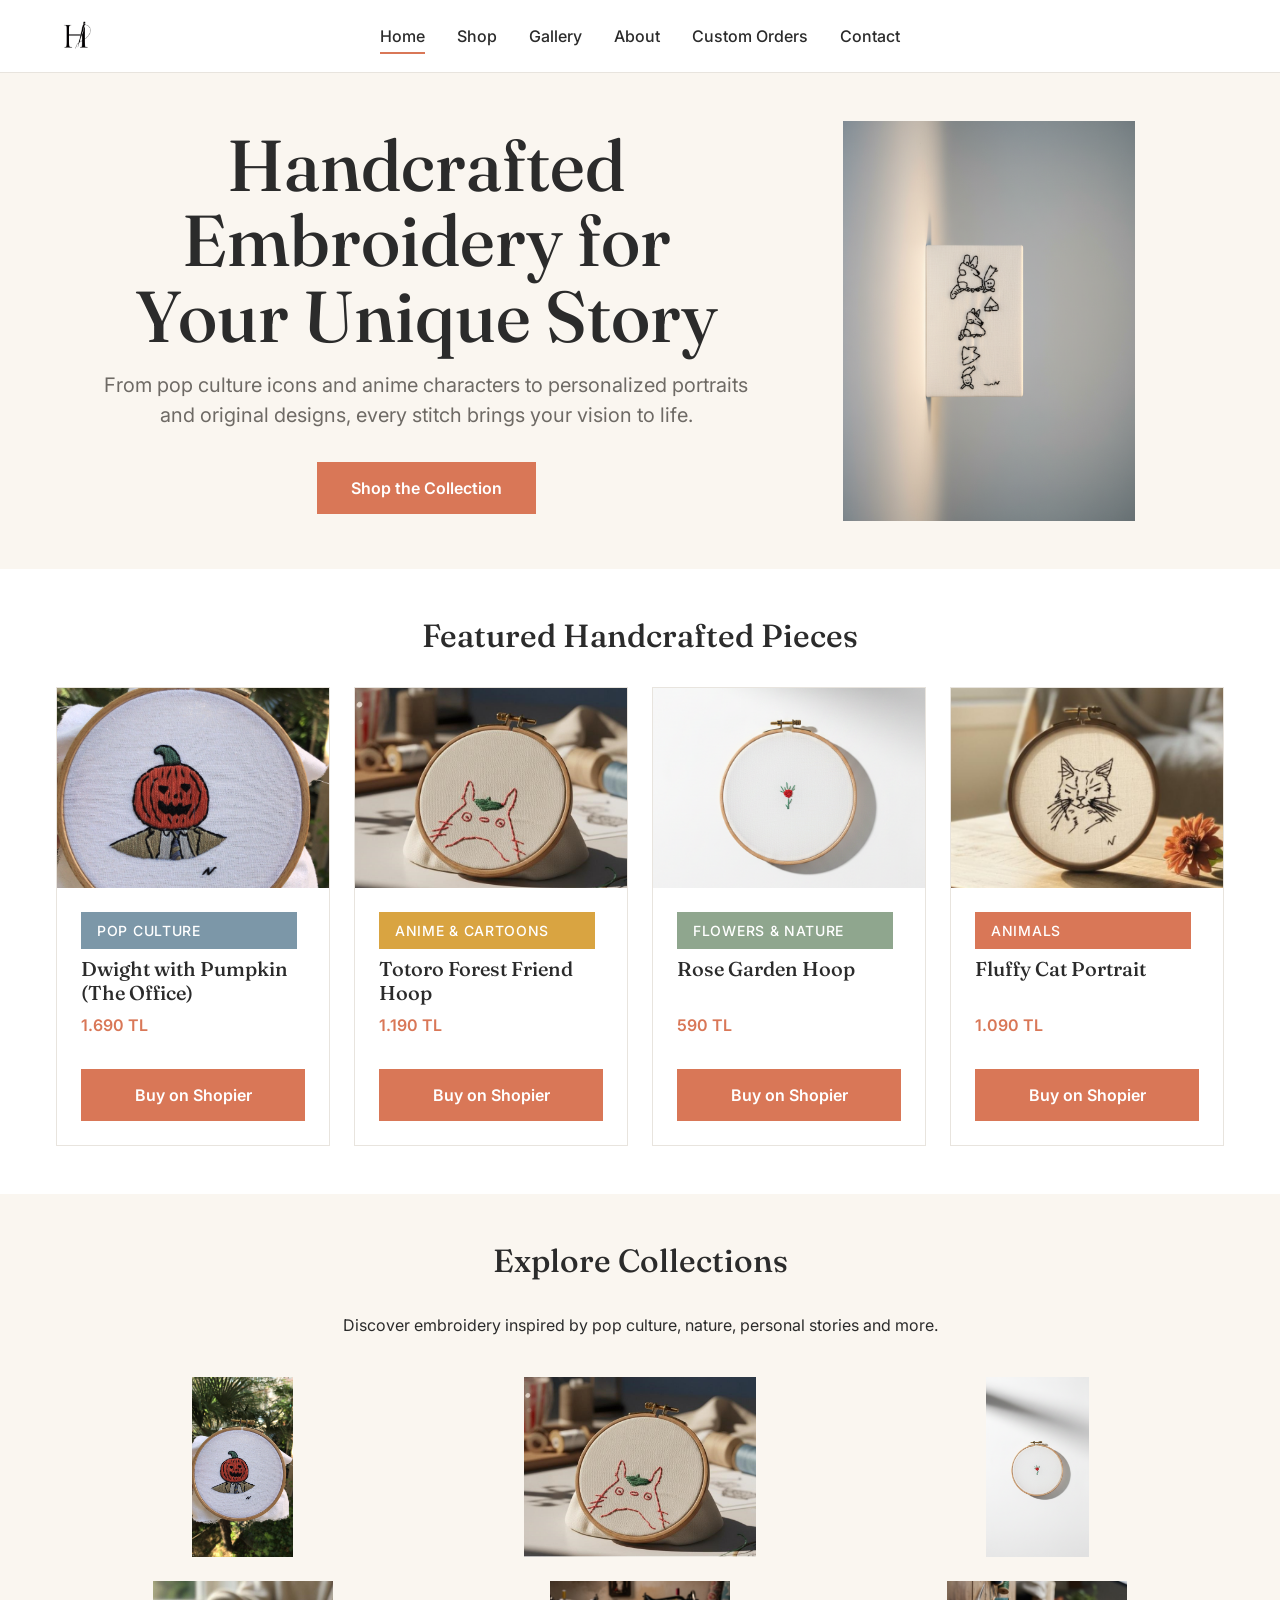
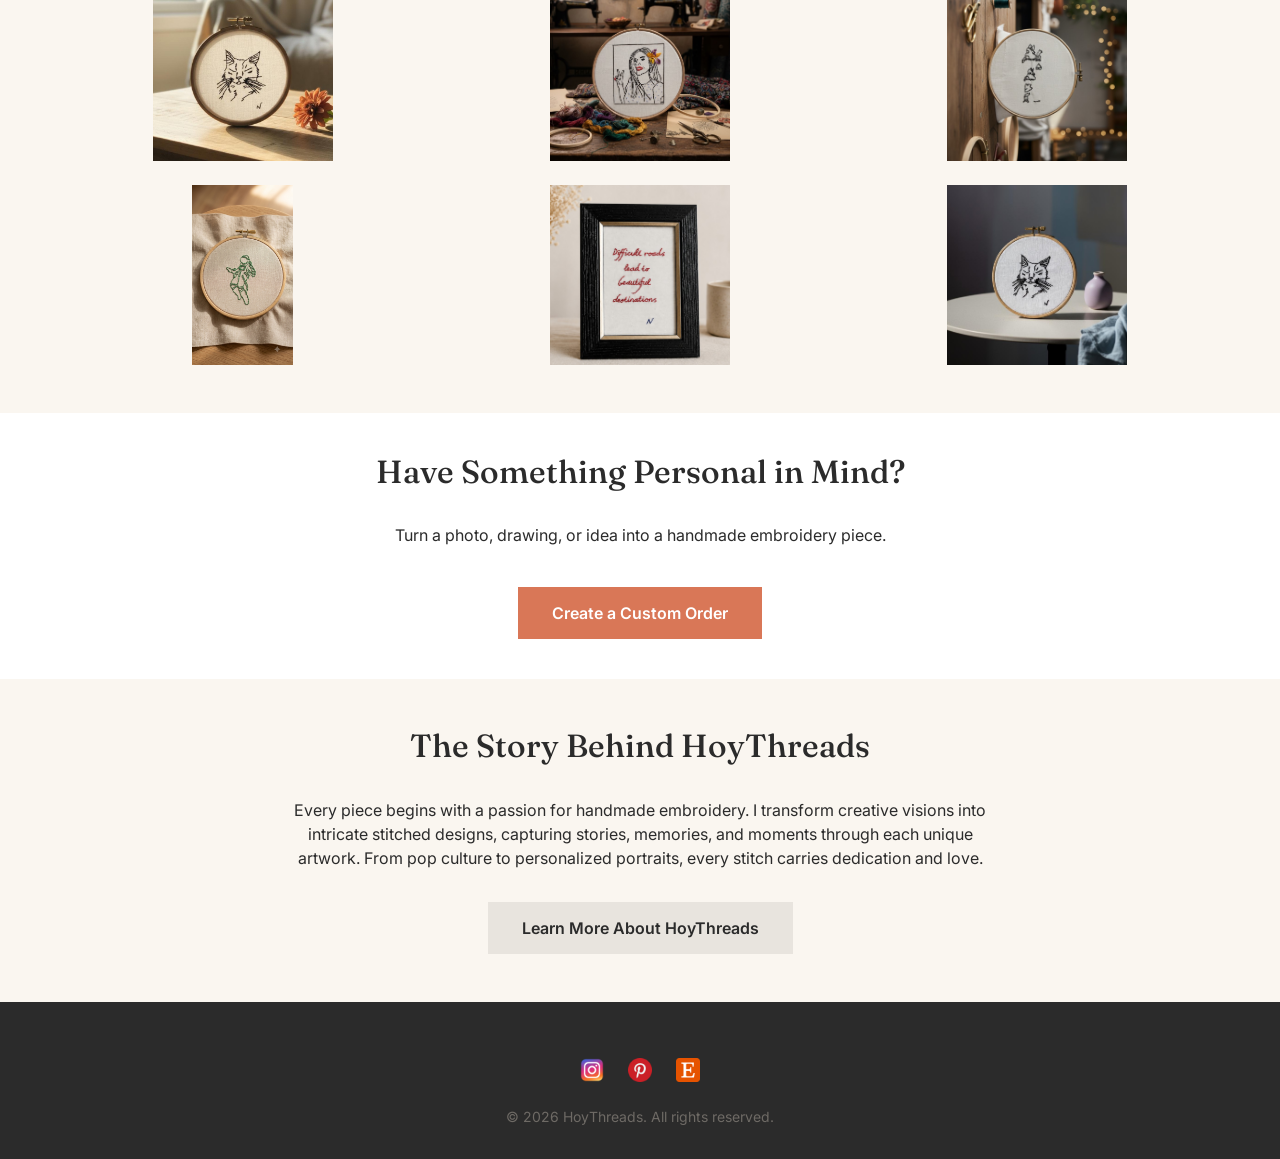
==== commit fc55fd2a: "Update HoyThreads website and store" ====
--- a/index.html
+++ b/index.html
@@ -45,7 +45,7 @@
                 <div class="hero-content text-center">
                     <h1 class="hero-title">Handcrafted Embroidery for Your Unique Story</h1>
                     <p class="hero-subtitle">From pop culture icons and anime characters to personalized portraits and original designs, every stitch brings your vision to life.</p>
-                    <a href="products.html" class="btn btn--primary">Shop All Designs</a>
+                    <a href="products.html" class="btn btn--primary">Shop the Collection</a>
                 </div>
                 <div class="hero-image">
                     <img src="assets/images/branding/product-photo-2.jpg" alt="Embroidered artwork with stylized animal figures on a white canvas" loading="eager" width="600" height="400">
@@ -56,19 +56,19 @@
         <section class="featured-products-section">
             <div class="container">
                 <h2 class="section-title">Featured Handcrafted Pieces</h2>
-                <div class="grid grid--2-col-tablet grid--3-col-desktop" id="featured-products-container">
+                <div class="grid grid--2-col-tablet grid--4-col-desktop" id="featured-products-container">
                     <!-- Featured product cards will be dynamically loaded here by home.js -->
                     <p class="text-center" style="grid-column: 1 / -1;">Loading featured products...</p>
-                </div>
-                <div class="view-all-products-cta">
-                    <a href="products.html" class="btn btn--secondary">View All Products</a>
                 </div>
             </div>
         </section>
 
         <section class="categories-preview-section text-center">
             <div class="container">
-                <h2 class="section-title">Explore Our Diverse Categories</h2>
+                <h2 class="section-title">Explore Collections</h2>
+                <p class="text-center" style="margin-bottom: var(--space-5); max-width: 700px; margin-left: auto; margin-right: auto;">
+                    Discover embroidery inspired by pop culture, nature, personal stories and more.
+                </p>
                 <div class="grid grid--2-col-tablet grid--3-col-desktop" id="category-preview-container">
                     <!-- Category preview cards will be dynamically loaded here by home.js -->
                     <p class="text-center" style="grid-column: 1 / -1;">Loading categories...</p>
@@ -76,14 +76,24 @@
             </div>
         </section>
 
+        <section class="custom-orders-cta-section text-center">
+            <div class="container">
+                <h2 class="section-title">Have Something Personal in Mind?</h2>
+                <p class="text-center" style="max-width: 700px; margin: 0 auto var(--space-5) auto;">
+                    Turn a photo, drawing, or idea into a handmade embroidery piece.
+                </p>
+                <a href="custom-orders.html" class="btn btn--primary">Create a Custom Order</a>
+            </div>
+        </section>
+
         <section class="about-preview-section text-center">
             <div class="container">
-                <h2 class="section-title">The Art of HoyThreads: Crafting Your Vision</h2>
+                <h2 class="section-title">The Story Behind HoyThreads</h2>
                 <p class="text-center" style="max-width: 700px; margin: 0 auto var(--space-4) auto;">
-                    At HoyThreads, I pour my heart into every stitch, transforming simple threads into intricate designs that capture moments, memories, and passions. From beloved pop culture characters and anime characters to personalized portraits and unique original art, I believe in the magic of handmade embroidery. Discover the dedication, artistry, and love that goes into every unique piece I create, and let's bring your ideas to life.
+                    Every piece begins with a passion for handmade embroidery. I transform creative visions into intricate stitched designs, capturing stories, memories, and moments through each unique artwork. From pop culture to personalized portraits, every stitch carries dedication and love.
                 </p>
                 <div class="text-center">
-                    <a href="about.html" class="btn btn--secondary">Learn More About Us</a>
+                    <a href="about.html" class="btn btn--secondary">Learn More About HoyThreads</a>
                 </div>
             </div>
         </section>
@@ -96,7 +106,7 @@
                 <div class="footer__social-links" role="contentinfo" aria-label="Social media links">
                     <a href="https://instagram.com/astronaut_on" aria-label="Instagram"><img src="assets/images/icons/instagram.png" alt="" width="24" height="24"></a>
                     <a href="https://pinterest.com/hoythreads" aria-label="Pinterest"><img src="assets/images/icons/pinterest.png" alt="" width="24" height="24"></a>
-                    <a href="https://www.shopier.com/neslihoyy" aria-label="Etsy"><img src="assets/images/icons/etsy.png" alt="" width="24" height="24"></a>
+                    <a href="https://www.shopier.com/hoythreads/" aria-label="Etsy"><img src="assets/images/icons/etsy.png" alt="" width="24" height="24"></a>
                 </div>
                 <p class="footer__copyright">&copy; 2026 HoyThreads. All rights reserved.</p>
             </div>
--- a/assets/css/layout.css
+++ b/assets/css/layout.css
@@ -100,16 +100,29 @@
 }
 
 @media (min-width: 900px) {
-  .hero-section .container {
+  /* Home page hero */
+  .hero-section:not(.custom-orders-hero-section) .container {
     flex-direction: row;
-    text-align: left;
-  }
-  .hero-content {
-    flex: 2; /* Give more space to text content */
-    padding-right: var(--space-4); /* Add spacing between text and image */
-  }
-  .hero-image {
-    flex: 1;
+    align-items: center;
+    justify-content: center;
+    gap: var(--space-6);
+    text-align: center;
+  }
+
+  .hero-section:not(.custom-orders-hero-section) .hero-content {
+    flex: 1 1 0;
+    max-width: 650px;
+    padding-right: 0;
+    display: flex;
+    flex-direction: column;
+    align-items: center;
+    justify-content: center;
+    text-align: center;
+  }
+
+  .hero-section:not(.custom-orders-hero-section) .hero-image {
+    flex: 0 1 380px;
+    max-width: 380px;
   }
 }
 
@@ -119,11 +132,25 @@
   margin-bottom: var(--space-2);
 }
 
+.hero-section:not(.custom-orders-hero-section) .hero-title {
+  line-height: 1.05;
+  max-width: 650px;
+  margin: 0 auto var(--space-2);
+  text-align: center;
+}
+
 .hero-subtitle {
   font-size: var(--fs-h3);
   color: var(--color-soft-gray);
   margin-bottom: var(--space-4);
-  max-width: 600px;
+  max-width:620px;
+}
+
+.hero-section:not(.custom-orders-hero-section) .hero-subtitle {
+  max-width: 650px;
+  margin: 0 auto var(--space-4);
+  line-height: 1.5;
+  text-align: center;
 }
 
 .hero-image img {
@@ -139,8 +166,8 @@
 .section-title {
   font-size: var(--fs-h1);
   text-align: center;
-  margin-bottom: var(--space-5);
-  margin-top: var(--space-6);
+  margin-bottom: var(--space-4);
+  margin-top: 0;
 }
 
 /* --- 7. Call to Action for All Products --- */
@@ -148,6 +175,24 @@
   text-align: center;
   margin-top: var(--space-5);
   margin-bottom: var(--space-6);
+}
+
+/* --- 7b. Featured Products Section --- */
+.featured-products-section {
+  padding: var(--space-6) 0;
+  background-color: var(--color-white);
+}
+
+/* --- 7c. Categories Preview Section --- */
+.categories-preview-section {
+  padding: var(--space-6) 0;
+  background-color: var(--color-cream);
+}
+
+/* --- 7d. Custom Orders CTA Section --- */
+.custom-orders-cta-section {
+  padding: var(--space-5) 0;
+  background-color: var(--color-white);
 }
 
 /* --- 8. Site Footer --- */
--- a/assets/css/components.css
+++ b/assets/css/components.css
@@ -408,12 +408,90 @@
   object-position: center; /* Center the image within its container */
 }
 
-/* Homepage Category Card Image - already optimized, keep as is */
+/* --- 6b. Homepage Category Cards (New) --- */
+.category-card {
+  display: block;
+  position: relative;
+  overflow: hidden;
+  border-radius: var(--border-radius-md);
+  background-color: var(--color-white);
+  box-shadow: var(--shadow-sm);
+  transition: var(--transition-ease);
+  text-decoration: none;
+  height: 100%;
+}
+
+.category-card:hover,
+.category-card:focus {
+  box-shadow: var(--shadow-md);
+  transform: translateY(-2px);
+}
+
 .category-card__image {
-  /* Inherits width: 100%; display: block; from shared styles */
-  aspect-ratio: 1 / 1;
+  width: 100%;
+  height: 180px;
+  display: block;
   object-fit: contain;
   object-position: center;
+  background-color: var(--color-cream);
+}
+
+@media (max-width: 599px) {
+  .category-card__image {
+    height: 160px;
+  }
+}
+
+.category-card__overlay {
+  position: absolute;
+  top: 0;
+  left: 0;
+  width: 100%;
+  height: 100%;
+  background-color: rgba(0, 0, 0, 0.4);
+  display: flex;
+  align-items: flex-end;
+  justify-content: center;
+  padding: var(--space-3);
+  opacity: 0;
+  transition: opacity var(--transition-ease);
+}
+
+.category-card:hover .category-card__overlay,
+.category-card:focus .category-card__overlay {
+  opacity: 1;
+}
+
+.category-card__content {
+  text-align: center;
+  width: 100%;
+}
+
+.category-card__title {
+  font-size: var(--fs-h3);
+  color: var(--color-white);
+  margin-bottom: var(--space-2);
+  font-weight: 600;
+}
+
+.category-card__link {
+  display: inline-block;
+  color: var(--color-white);
+  font-size: var(--fs-body);
+  font-weight: 600;
+  border: 2px solid var(--color-white);
+  border-radius: var(--border-radius-sm);
+  padding: var(--space-1) var(--space-3);
+  text-decoration: none;
+  transition: var(--transition-ease);
+}
+
+.category-card__link:hover,
+.category-card__link:focus {
+  background-color: var(--color-white);
+  color: var(--color-charcoal);
+  outline: 2px solid var(--color-accent-terracotta);
+  outline-offset: 2px;
 }
 
 /* --- 7. Lightbox (New) --- */
@@ -595,4 +673,143 @@
   transform: none; /* Remove any centering transform */
   outline: 2px solid var(--color-white); /* Clear focus indicator */
   outline-offset: 2px;
+}
+
+/* --- Custom Orders Page Specific Components --- */
+/* Default vertical padding for all sections on this page */
+.custom-orders-section {
+  padding: var(--space-5) 0; /* Reduced from var(--space-6) for tighter rhythm */
+}
+
+/* Adjustments for the Hero section on the Custom Orders page */
+.custom-orders-hero-section .hero-title {
+  font-size: var(--fs-h1); /* Slightly smaller than global hero-title for directness */
+  margin-bottom: var(--space-2);
+}
+
+.custom-orders-hero-section .hero-subtitle {
+  font-size: var(--fs-body); /* Body text size for supporting text */
+  max-width: 700px;
+  margin-left: auto;
+  margin-right: auto;
+  margin-bottom: var(--space-3); /* Reduced from var(--space-4) for tighter hero CTA */
+}
+
+/* Reduce margin-bottom for section titles within custom orders page */
+.custom-orders-section .section-title {
+  margin-bottom: var(--space-3); /* Tighter spacing between heading and content */
+}
+
+/* Specific adjustment for the first content section after the hero ("What Can I Customize?") */
+.custom-orders-section:first-of-type {
+    padding-top: var(--space-4); /* Make it more compact after the hero */
+}
+
+/* Specific adjustment for "What Determines the Price?" section after "How It Works" */
+.custom-orders-section:nth-of-type(3) {
+    padding-top: var(--space-4); /* Make it more compact */
+}
+
+/* Specific adjustment for "What I Need From You" section after "What Determines the Price?" */
+.custom-orders-section:nth-of-type(4) {
+    padding-top: var(--space-4); /* Make it more compact */
+}
+
+/* Paragraph in the Final CTA section */
+.custom-orders-section:last-of-type p {
+    margin-bottom: var(--space-4); /* Reduced from var(--space-5) for tighter CTA */
+}
+
+/* Custom Feature Cards (What Can I Customize?) */
+.custom-feature-card {
+  background-color: var(--color-white);
+  border: 1px solid var(--color-light-gray);
+  border-radius: var(--border-radius-md);
+  overflow: hidden;
+  display: flex;
+  flex-direction: column;
+  box-shadow: var(--shadow-sm);
+  transition: var(--transition-ease);
+  text-align: center; /* Center text within the card */
+  height: 100%; /* Ensure cards in a row have equal height */
+}
+
+.custom-feature-card:hover {
+  box-shadow: var(--shadow-md);
+  transform: translateY(-2px);
+}
+
+.custom-feature-card__image {
+  width: 100%;
+  aspect-ratio: 4 / 3; /* Fixed aspect ratio for visual consistency */
+  object-fit: cover; /* Cover the area, cropping if necessary but maintaining aspect ratio, fills the 4:3 area */
+  object-position: center;
+  display: block;
+}
+
+.custom-feature-card__content {
+  padding: var(--space-3);
+  flex-grow: 1; /* Allows content to expand and push title/description */
+  display: flex;
+  flex-direction: column;
+  justify-content: center; /* Vertically center content if space allows */
+}
+
+.custom-feature-card__title {
+  font-size: var(--fs-h3);
+  margin-bottom: var(--space-1);
+  color: var(--color-charcoal);
+}
+
+.custom-feature-card__description {
+  font-size: var(--fs-body);
+  color: var(--color-soft-gray);
+}
+
+/* Custom Order Step Cards (How It Works) */
+.custom-order-step-card {
+  padding: var(--space-3);
+  border: 1px solid var(--color-light-gray);
+  border-radius: var(--border-radius-sm);
+  text-align: center;
+  height: 100%; /* Ensure cards in a row have equal height */
+  display: flex;
+  flex-direction: column;
+  justify-content: flex-start; /* Align content to the top */
+}
+
+.custom-order-step-card h3 {
+  margin-bottom: var(--space-1);
+  color: var(--color-charcoal);
+}
+
+.custom-order-step-card p {
+  font-size: var(--fs-body);
+  color: var(--color-soft-gray);
+  flex-grow: 1; /* Allows description to take up available space */
+}
+
+/* Custom Order List (What I Need From You) */
+.custom-order-list {
+  list-style: none; /* Remove default bullet points */
+  padding: 0;
+  margin: 0 auto;
+  max-width: 600px; /* Keep list readable */
+  text-align: left; /* Align list items to the left */
+}
+
+.custom-order-list li {
+  font-size: var(--fs-body);
+  color: var(--color-charcoal);
+  margin-bottom: var(--space-2);
+  padding-left: var(--space-3); /* Indent for custom bullet */
+  position: relative;
+}
+
+.custom-order-list li::before {
+  content: '•'; /* Custom bullet point */
+  color: var(--color-accent-terracotta); /* Accent color for bullet */
+  position: absolute;
+  left: 0;
+  font-weight: bold;
 }
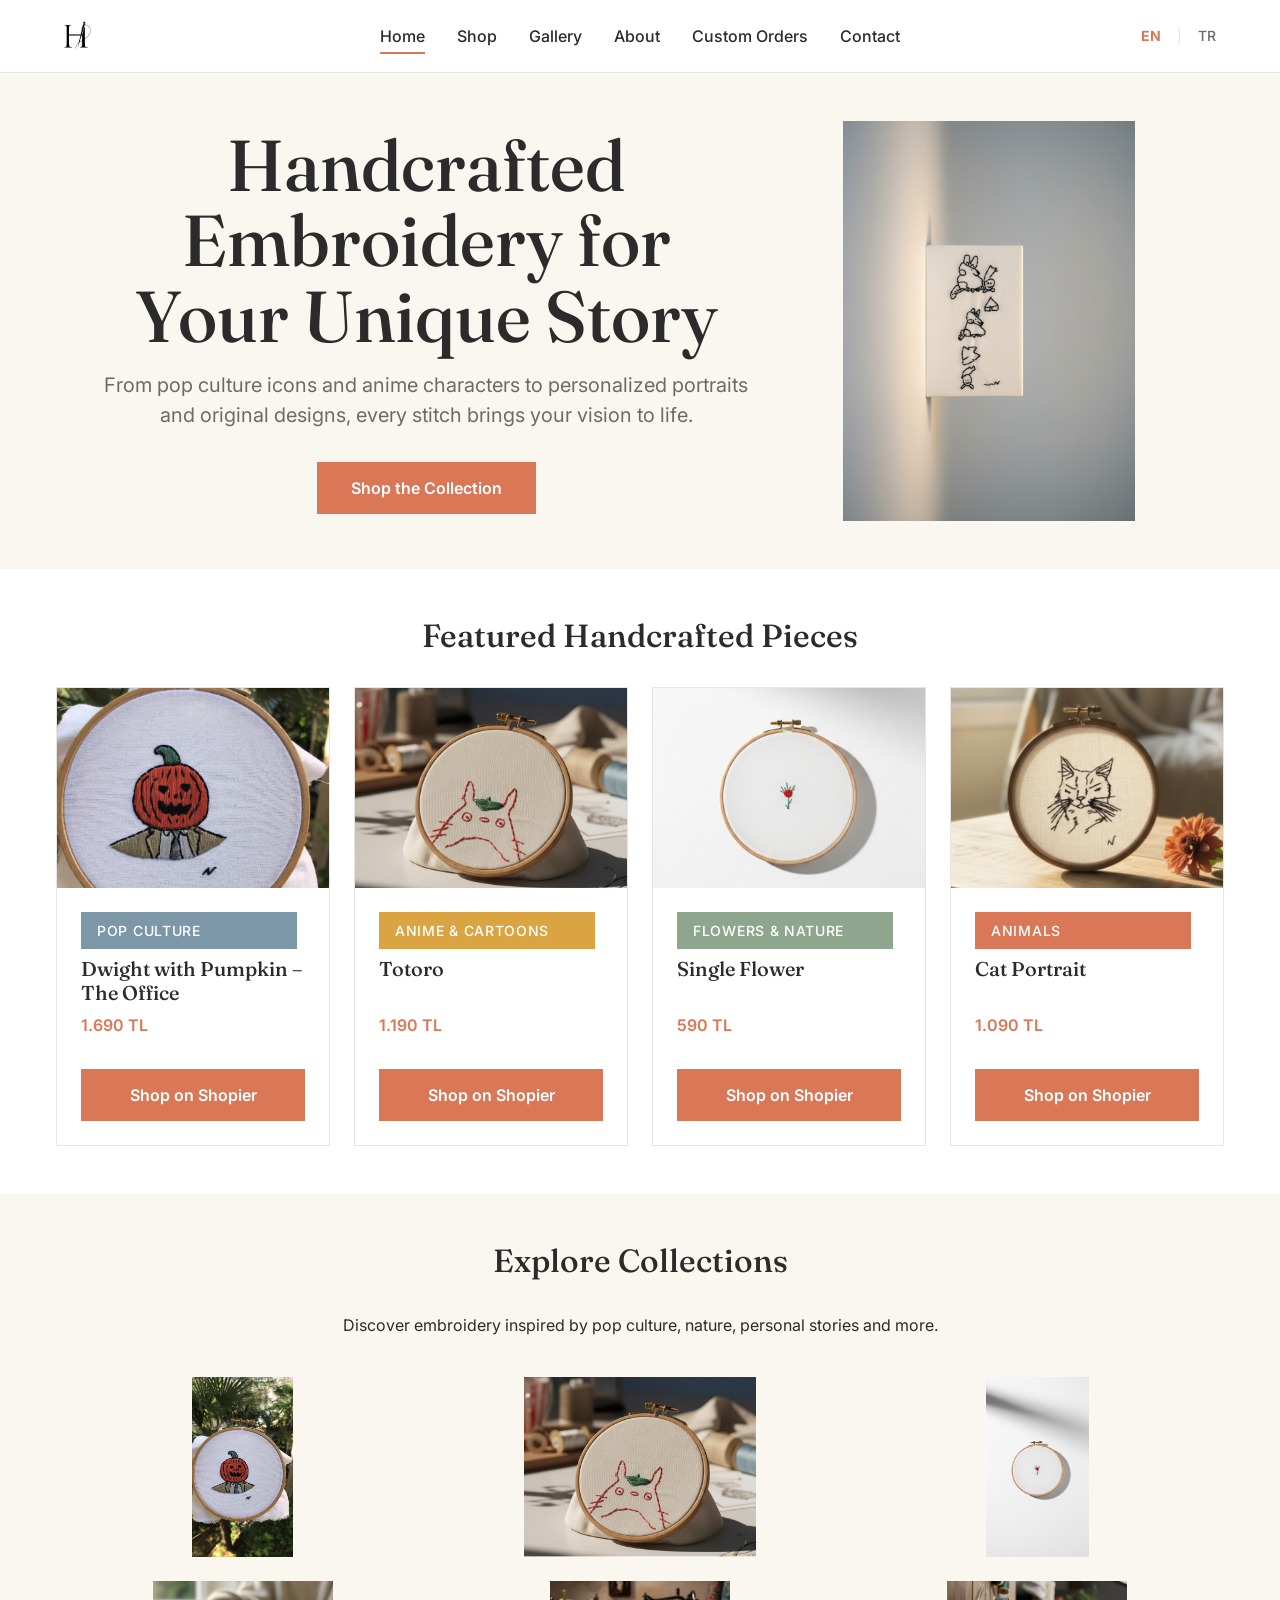
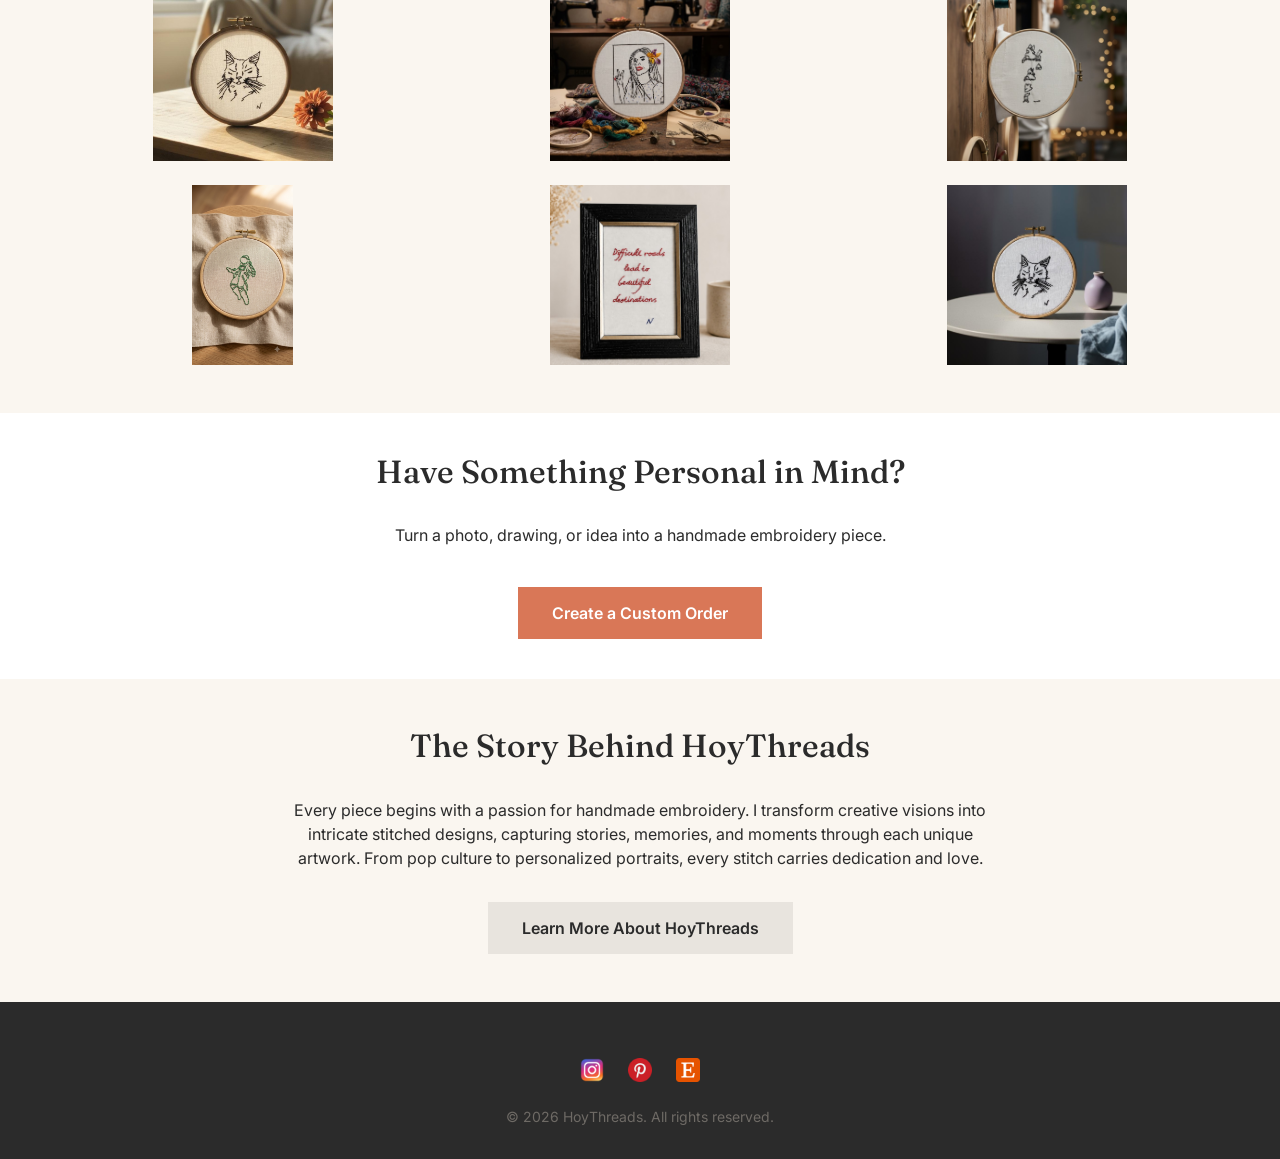
==== commit 340c47e7: "Add bilingual website localization" ====
--- a/index.html
+++ b/index.html
@@ -3,7 +3,7 @@
 <head>
     <meta charset="UTF-8">
     <meta name="viewport" content="width=device-width, initial-scale=1.0">
-    <title>HoyThreads Embroidery - Handmade Art & Custom Designs</title>
+    <title data-i18n="homepage.pageTitle">HoyThreads Embroidery - Handmade Art & Custom Designs</title>
     <meta name="description" content="Discover unique handmade embroidery art from HoyThreads. Shop pop culture, anime & cartoons, floral & nature, animal, portrait, children's drawing, original, text, and custom designs.">
     <meta name="author" content="HoyThreads">
     <meta name="robots" content="index,follow">
@@ -37,63 +37,63 @@
     <link href="https://fonts.googleapis.com/css2?family=Fraunces:opsz,wght@9..144,500&family=Inter:wght@400;500;600&display=swap" rel="stylesheet">
 </head> 
 <body>
-    <a href="#main-content" class="skip-link">Skip to main content</a>
+    <a href="#main-content" class="skip-link" data-i18n="skipLink.text">Skip to main content</a>
     <div id="header-root"></div>
     <main role="main" id="main-content">
         <section class="hero-section">
             <div class="container">
                 <div class="hero-content text-center">
-                    <h1 class="hero-title">Handcrafted Embroidery for Your Unique Story</h1>
-                    <p class="hero-subtitle">From pop culture icons and anime characters to personalized portraits and original designs, every stitch brings your vision to life.</p>
-                    <a href="products.html" class="btn btn--primary">Shop the Collection</a>
+                    <h1 class="hero-title" data-i18n="homepage.heroTitle">Handcrafted Embroidery for Your Unique Story</h1>
+                    <p class="hero-subtitle" data-i18n="homepage.heroSubtitle">From pop culture icons and anime characters to personalized portraits and original designs, every stitch brings your vision to life.</p>
+                    <a href="products.html" class="btn btn--primary" data-i18n="homepage.shopCollectionButton">Shop the Collection</a>
                 </div>
                 <div class="hero-image">
-                    <img src="assets/images/branding/product-photo-2.jpg" alt="Embroidered artwork with stylized animal figures on a white canvas" loading="eager" width="600" height="400">
+                    <img src="assets/images/branding/product-photo-2.jpg" alt="Embroidered artwork with stylized animal figures on a white canvas" data-i18n-alt="homepage.heroImageAlt" loading="eager" width="600" height="400">
                 </div>
             </div>
         </section>
 
         <section class="featured-products-section">
             <div class="container">
-                <h2 class="section-title">Featured Handcrafted Pieces</h2>
+                <h2 class="section-title" data-i18n="homepage.featuredProductsTitle">Featured Handcrafted Pieces</h2>
                 <div class="grid grid--2-col-tablet grid--4-col-desktop" id="featured-products-container">
                     <!-- Featured product cards will be dynamically loaded here by home.js -->
-                    <p class="text-center" style="grid-column: 1 / -1;">Loading featured products...</p>
+                    <p class="text-center" style="grid-column: 1 / -1;" data-i18n="homepage.loadingFeaturedProducts">Loading featured products...</p>
                 </div>
             </div>
         </section>
 
         <section class="categories-preview-section text-center">
             <div class="container">
-                <h2 class="section-title">Explore Collections</h2>
-                <p class="text-center" style="margin-bottom: var(--space-5); max-width: 700px; margin-left: auto; margin-right: auto;">
+                <h2 class="section-title" data-i18n="homepage.exploreCollectionsTitle">Explore Collections</h2>
+                <p class="text-center" style="margin-bottom: var(--space-5); max-width: 700px; margin-left: auto; margin-right: auto;" data-i18n="homepage.exploreCollectionsSubtitle">
                     Discover embroidery inspired by pop culture, nature, personal stories and more.
                 </p>
                 <div class="grid grid--2-col-tablet grid--3-col-desktop" id="category-preview-container">
                     <!-- Category preview cards will be dynamically loaded here by home.js -->
-                    <p class="text-center" style="grid-column: 1 / -1;">Loading categories...</p>
+                    <p class="text-center" style="grid-column: 1 / -1;" data-i18n="homepage.loadingCategories">Loading categories...</p>
                 </div>
             </div>
         </section>
 
         <section class="custom-orders-cta-section text-center">
             <div class="container">
-                <h2 class="section-title">Have Something Personal in Mind?</h2>
-                <p class="text-center" style="max-width: 700px; margin: 0 auto var(--space-5) auto;">
+                <h2 class="section-title" data-i18n="homepage.customOrdersCtaTitle">Have Something Personal in Mind?</h2>
+                <p class="text-center" style="max-width: 700px; margin: 0 auto var(--space-5) auto;" data-i18n="homepage.customOrdersCtaSubtitle">
                     Turn a photo, drawing, or idea into a handmade embroidery piece.
                 </p>
-                <a href="custom-orders.html" class="btn btn--primary">Create a Custom Order</a>
+                <a href="custom-orders.html" class="btn btn--primary" data-i18n="homepage.createCustomOrderButton">Create a Custom Order</a>
             </div>
         </section>
 
         <section class="about-preview-section text-center">
             <div class="container">
-                <h2 class="section-title">The Story Behind HoyThreads</h2>
-                <p class="text-center" style="max-width: 700px; margin: 0 auto var(--space-4) auto;">
+                <h2 class="section-title" data-i18n="homepage.aboutPreviewTitle">The Story Behind HoyThreads</h2>
+                <p class="text-center" style="max-width: 700px; margin: 0 auto var(--space-4) auto;" data-i18n="homepage.aboutPreviewText">
                     Every piece begins with a passion for handmade embroidery. I transform creative visions into intricate stitched designs, capturing stories, memories, and moments through each unique artwork. From pop culture to personalized portraits, every stitch carries dedication and love.
                 </p>
                 <div class="text-center">
-                    <a href="about.html" class="btn btn--secondary">Learn More About HoyThreads</a>
+                    <a href="about.html" class="btn btn--secondary" data-i18n="homepage.learnMoreAboutButton">Learn More About HoyThreads</a>
                 </div>
             </div>
         </section>
@@ -103,17 +103,17 @@
     <footer class="site-footer">
         <div class="container">
             <div class="footer-content">
-                <div class="footer__social-links" role="contentinfo" aria-label="Social media links">
-                    <a href="https://instagram.com/astronaut_on" aria-label="Instagram"><img src="assets/images/icons/instagram.png" alt="" width="24" height="24"></a>
-                    <a href="https://pinterest.com/hoythreads" aria-label="Pinterest"><img src="assets/images/icons/pinterest.png" alt="" width="24" height="24"></a>
-                    <a href="https://www.shopier.com/hoythreads/" aria-label="Etsy"><img src="assets/images/icons/etsy.png" alt="" width="24" height="24"></a>
+                <div class="footer__social-links" role="contentinfo" aria-label="Social media links" data-i18n-aria-label="footer.socialLinksAriaLabel">
+                    <a href="https://instagram.com/astronaut_on" aria-label="Instagram" data-i18n-aria-label="contact.instagramAriaLabel"><img src="assets/images/icons/instagram.png" alt="" width="24" height="24"></a>
+                    <a href="https://pinterest.com/hoythreads" aria-label="Pinterest" data-i18n-aria-label="contact.pinterestAriaLabel"><img src="assets/images/icons/pinterest.png" alt="" width="24" height="24"></a>
+                    <a href="https://www.shopier.com/hoythreads/" aria-label="Shopier" data-i18n-aria-label="contact.shopierAriaLabel"><img src="assets/images/icons/etsy.png" alt="" width="24" height="24"></a>
                 </div>
-                <p class="footer__copyright">&copy; 2026 HoyThreads. All rights reserved.</p>
+                <p class="footer__copyright">&copy; <span id="current-year"></span> <span data-i18n="footer.copyright">HoyThreads. All rights reserved.</span></p>
             </div>
         </div>
     </footer>
 
-    <script src="assets/js/main.js"></script>
+    <script type="module" src="assets/js/main.js"></script>
     <script type="module" src="assets/js/home.js"></script>
 </body>
 </html>
--- a/assets/css/layout.css
+++ b/assets/css/layout.css
@@ -76,8 +76,21 @@
   align-items: center;
 }
 
+@media (max-width: 899px) {
+  .header-content {
+    grid-template-columns: auto 1fr auto;
+  }
+}
+
 .nav--desktop {
   justify-self: center;
+}
+
+.header-actions {
+  display: flex;
+  align-items: center;
+  justify-content: flex-end;
+  gap: var(--space-2);
 }
 
 .site-logo img {
